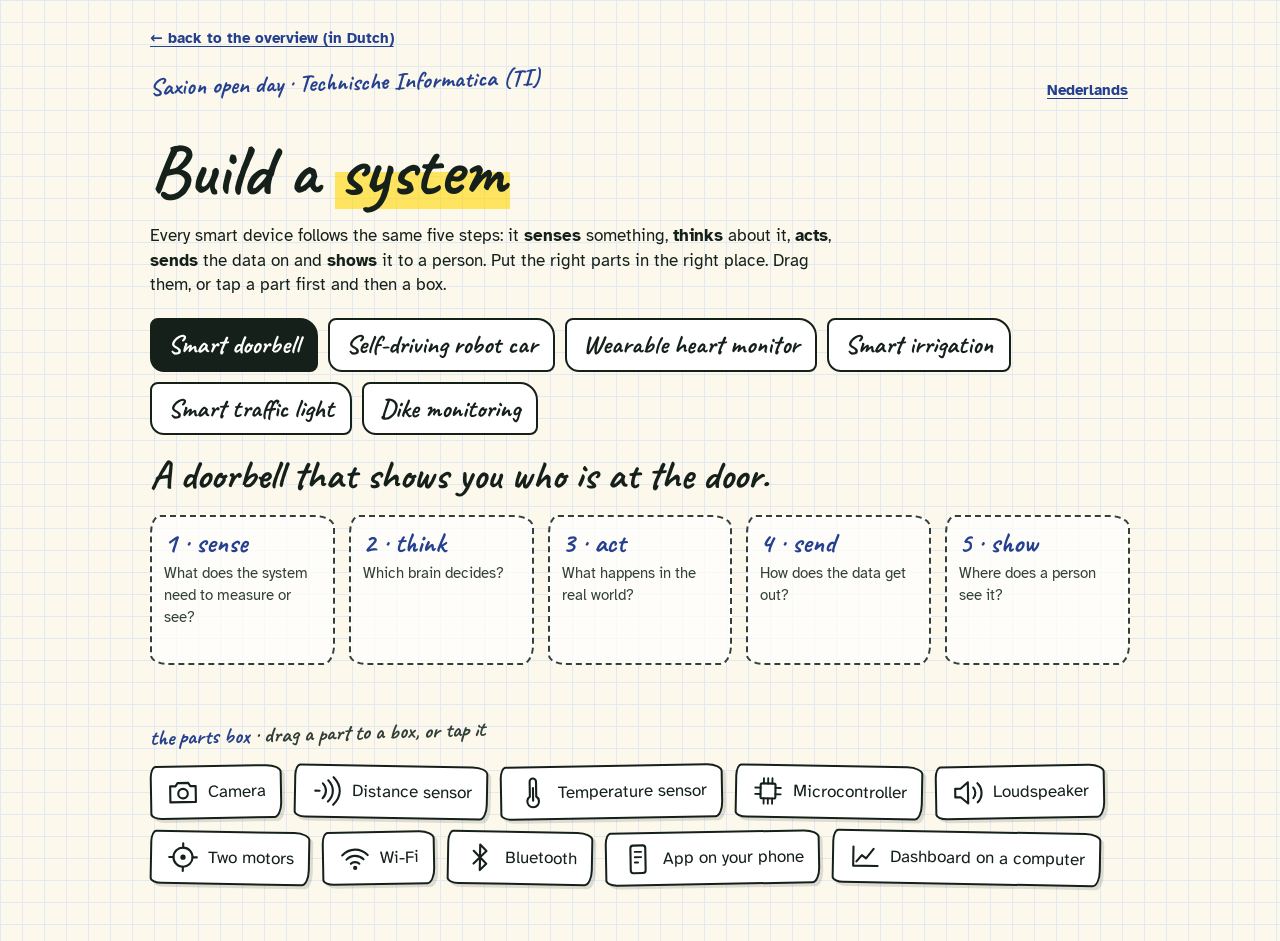
==== bouw-een-systeem-en.html @ 96b2939f "Update bouw een systeem to 6 systems + English translation" ====
<!doctype html>
<html lang="en">
<head>
<meta charset="utf-8">
<meta name="viewport" content="width=device-width,initial-scale=1,viewport-fit=cover">
<title>Build a system</title>
<link rel="stylesheet" href="fonts/fonts.css">
</head>
<body>
<style>
/* Layout: schriftblad. Boven een keten van 5 vakjes (waarnemen → denken → doen → verbinden → tonen), daaronder de onderdelenbak. Bewust één papieren look. */
:root{
  --paper:#FCF8EC; --grid:#E2E9F2; --ink:#15201A; --ink2:#33403A; --pen:#24408E; --red:#D23C3C;
  --ok:#12804A; --okbg:#D5F0DF; --note:#FFF6B8; --card:#FFFFFF; --mark:rgba(255,214,0,.6); --tape:rgba(233,215,150,.85);
  --hand:'Caveat','Segoe Print',cursive; --body:'Atkinson Hyperlegible','Segoe UI',system-ui,sans-serif;
  color-scheme: light;
}
body{background:var(--paper);background-image:linear-gradient(var(--grid) 1px,transparent 1px),linear-gradient(90deg,var(--grid) 1px,transparent 1px);background-size:22px 22px;color:var(--ink);font-family:var(--body);font-size:17px;line-height:1.45;padding-left:max(16px,env(safe-area-inset-left,0px));padding-right:max(16px,env(safe-area-inset-right,0px));padding-block:20px 48px}
.wrap{max-width:980px;margin:0 auto;display:flex;flex-direction:column;gap:20px}
.kick{font-family:var(--hand);font-weight:700;font-size:24px;color:var(--pen);transform:rotate(-1.5deg);transform-origin:left}
h1{margin:0;font-family:var(--hand);font-weight:700;font-size:clamp(46px,10vw,72px);line-height:.92;text-wrap:balance}
h2{margin:0;font-family:var(--hand);font-weight:700;font-size:clamp(30px,7vw,40px);line-height:1}
.hl{background:linear-gradient(transparent 52%,var(--mark) 52%,var(--mark) 92%,transparent 92%);padding:0 4px}
.tabs{display:flex;flex-wrap:wrap;gap:10px;position:relative}
.tab{font:inherit;font-family:var(--hand);font-weight:700;font-size:26px;padding:6px 16px;min-height:46px;background:var(--card);color:var(--ink);border:2.5px solid var(--ink);border-radius:8px 18px 8px 14px;cursor:pointer}
.tab[aria-pressed="true"]{background:var(--ink);color:#fff}
.tab .done{color:var(--ok)}
.tab[aria-pressed="true"] .done{color:#9BE3B9}
.chain{display:grid;grid-template-columns:repeat(5,minmax(0,1fr));gap:14px;position:relative}
.slot{font:inherit;color:var(--ink);text-align:left;min-height:150px;background:rgba(255,255,255,.7);border:2.5px dashed var(--ink2);border-radius:10px 20px 12px 18px/18px 12px 20px 10px;padding:12px;display:flex;flex-direction:column;gap:6px;cursor:pointer;position:relative}
.slot.armed{border-color:var(--pen);background:#EEF3FB}
.slot.over{border-color:var(--pen);border-style:solid}
.slot.filled{border-style:solid;border-color:var(--ok);background:var(--okbg);cursor:default}
.slot.wrong{animation:shake .35s}
@keyframes shake{25%{transform:translateX(-6px)}75%{transform:translateX(6px)}}
.slot .step{font-family:var(--hand);font-weight:700;font-size:28px;line-height:1;color:var(--pen)}
.slot .ask{font-size:15px;color:var(--ink2)}
.slot .got{font-weight:700;font-size:15.5px;line-height:1.2;display:flex;gap:6px;align-items:center;min-width:0}
.slot .got span{min-width:0;overflow-wrap:anywhere;hyphens:manual}
.slot .why{font-size:14.5px;line-height:1.35}
.slot.pulse{box-shadow:0 0 0 4px var(--mark)}
.arrow{display:none}
.hint{min-height:28px;font-family:var(--hand);font-weight:700;font-size:26px;line-height:1.1;color:var(--red)}
.hint.good{color:var(--ok)}
.bin{display:flex;flex-direction:column;gap:10px}
.parts{display:flex;flex-wrap:wrap;gap:12px}
.part{font:inherit;color:var(--ink);background:var(--card);border:2.5px solid var(--ink);border-radius:6px 16px 8px 12px/12px 8px 16px 6px;padding:8px 14px;min-height:48px;display:flex;gap:8px;align-items:center;cursor:grab;box-shadow:3px 3px 0 rgba(21,32,26,.13);touch-action:manipulation}
.part:nth-child(odd){transform:rotate(-1deg)}
.part:nth-child(even){transform:rotate(1deg)}
.part[aria-pressed="true"]{background:var(--note);border-color:var(--pen);box-shadow:0 0 0 3px var(--pen)}
.part[disabled]{opacity:.35;cursor:default;box-shadow:none}
.part svg,.slot svg{flex-shrink:0}
button:focus-visible{outline:3px solid var(--pen);outline-offset:3px}
.win{position:relative;background:var(--note);padding:24px 20px 18px;transform:rotate(-.6deg);box-shadow:4px 5px 0 rgba(21,32,26,.13);display:flex;flex-direction:column;gap:10px}
.win::before{content:"";position:absolute;top:-11px;left:42%;width:80px;height:22px;background:var(--tape);transform:rotate(-3deg)}
.btn{font:inherit;font-family:var(--hand);font-weight:700;font-size:28px;color:#fff;background:var(--ink);border:none;border-radius:10px 22px 10px 18px;padding:8px 22px;min-height:48px;cursor:pointer;align-self:flex-start}
.small{font-size:14.5px;color:var(--ink2)}
.simbox{background:#FFFFFF;border:2.5px solid var(--ink);border-radius:8px 18px 10px 14px/14px 10px 18px 8px;padding:10px;display:flex;flex-direction:column;gap:6px}
.simbox canvas{display:block;max-width:100%}
.simcap{display:grid;font-family:var(--hand);font-weight:700;font-size:26px;line-height:1.1;color:var(--pen)}
.simcap span{grid-area:1/1;visibility:hidden}
.simcap span.on{visibility:visible}
.tirol{background:#FFFFFF;border:2.5px solid var(--ink);border-radius:10px 20px 8px 16px/16px 8px 20px 10px;padding:14px 16px;display:flex;flex-direction:column;gap:8px}
.tirol h3{margin:0;font-family:var(--hand);font-weight:700;font-size:30px;line-height:1}
.tirol ul{margin:0;padding-left:20px;display:flex;flex-direction:column;gap:4px}
.tirol .punch{font-family:var(--hand);font-weight:700;font-size:28px;line-height:1.1;color:var(--red)}
@media (max-width:720px){.niet{font-size:14px;padding:6px 10px}.nietbtn{font-size:14px}.puzzels summary{font-size:24px}.puzzels .leuk{font-size:21px}.simcap{font-size:20px}.tirol h3{font-size:26px}.tirol .punch{font-size:24px}}
.whybox{display:none}
.nietbtn{font-family:var(--body);font-size:15px;font-weight:700;color:var(--pen);background:none;border:none;text-decoration:underline;text-underline-offset:3px;padding:4px 4px;min-height:32px;cursor:pointer;vertical-align:middle}
.niet{font-size:15.5px;line-height:1.4;background:var(--card);border-left:4px solid var(--red);padding:8px 12px;max-width:70ch}
.puzzels{background:#FFFFFF;border:2.5px dashed var(--pen);border-radius:16px 8px 20px 10px/10px 20px 8px 16px;padding:10px 16px}
.puzzels summary{font-family:var(--hand);font-weight:700;font-size:28px;line-height:1.1;color:var(--pen);cursor:pointer;min-height:40px;display:flex;align-items:center;gap:8px;list-style:none}
.puzzels summary::-webkit-details-marker{display:none}
.puzzels summary::before{content:"+";display:inline-flex;align-items:center;justify-content:center;width:28px;height:28px;border:2.5px solid var(--pen);border-radius:50%;font-family:var(--body);font-size:18px;flex-shrink:0}
.puzzels[open] summary::before{content:"−"}
.puzzels ol{margin:8px 0 6px;padding-left:22px;display:flex;flex-direction:column;gap:8px}
.puzzels .leuk{font-family:var(--hand);font-weight:700;font-size:24px;line-height:1.1;color:var(--ok)}
[hidden]{display:none !important}
.taal{font-family:var(--body);font-size:15px;font-weight:700;color:var(--pen);text-underline-offset:3px;padding:6px 2px;min-height:32px;white-space:nowrap}
.finale{position:relative;background:var(--card);border:3.5px solid var(--ink);border-radius:12px 26px 10px 22px/22px 10px 26px 12px;padding:22px 20px 20px;box-shadow:5px 6px 0 rgba(21,32,26,.15);display:flex;flex-direction:column;gap:12px;transform:rotate(.4deg)}
.finale h2{font-size:clamp(36px,8vw,52px)}
.finale p{margin:0;max-width:62ch}
.stats{display:flex;flex-wrap:wrap;gap:12px}
.stats div{background:var(--note);padding:8px 14px 6px;display:flex;flex-direction:column;min-width:96px;transform:rotate(-1deg);box-shadow:2px 3px 0 rgba(21,32,26,.12)}
.stats div:nth-child(2){transform:rotate(1deg)}
.stats b{font-family:var(--hand);font-size:40px;line-height:1}
@media (max-width:720px){.stats{flex-wrap:nowrap;gap:8px}.stats div{min-width:0;flex:1;padding:6px 8px 4px}.stats b{font-size:32px}.stats span{font-size:12.5px}}
.stats span{font-size:14px;color:var(--ink2)}
.badgebox{display:flex;flex-wrap:wrap;gap:16px;align-items:flex-end}
.badgebox canvas{width:min(100%,360px);height:auto;border:2.5px solid var(--ink);border-radius:8px;box-shadow:4px 5px 0 rgba(21,32,26,.13);background:#FCF8EC}
.badgeform{display:flex;flex-direction:column;gap:10px;min-width:220px;flex:1}
.badgeform label{display:flex;flex-direction:column;gap:4px;font-weight:700;font-size:15px}
.badgeform input{font:inherit;font-size:18px;padding:8px 10px;min-height:44px;border:2.5px solid var(--ink);border-radius:6px 12px 8px 10px;background:#fff;color:var(--ink)}
.qrrow{display:flex;flex-wrap:wrap;gap:20px;align-items:center}
.qr{background:#fff;padding:10px;border:2.5px solid var(--ink);border-radius:8px;width:230px;flex-shrink:0;transform:rotate(-1.5deg)}
.qr svg{display:block;width:100%;height:auto}
.qrrow h3{margin:0 0 4px;font-family:var(--hand);font-weight:700;font-size:38px;line-height:1}
#badgeview{max-width:620px}
.tip-phone{display:none}
.tip-desk,.tip-phone{color:var(--ink2)}
.intro-short{display:none}
/* telefoon: compacte keten bovenaan, onderdelenbak vast onderin beeld */
@media (max-width:720px){
  body{padding-block:12px 0}
  .wrap{gap:12px}
  .kick{font-size:20px}
  h1{font-size:44px}
  h2{font-size:26px;line-height:1.05}
  .intro-long{display:none}
  .tip-desk{display:none}
  .tip-phone{display:inline}
  .intro-short{display:block;margin:0;font-size:15.5px}
  .tabs{flex-wrap:nowrap;overflow-x:auto;padding-bottom:6px;margin-inline:-4px;padding-inline:4px;scrollbar-width:thin}
  .tab{font-size:22px;white-space:nowrap;flex-shrink:0;min-height:44px;padding:4px 12px}
  .chain{grid-template-columns:repeat(5,minmax(0,1fr));gap:6px}
  .slot{min-height:104px;padding:6px 4px;align-items:center;text-align:center;gap:4px;border-width:2px}
  .slot .step{display:flex;flex-direction:column;align-items:center;font-size:15px;line-height:1;max-width:100%}
  .slot .step .sn{overflow-wrap:anywhere;hyphens:manual;max-width:100%}
  .slot .step .n{font-size:24px}
  .slot .step .sep{display:none}
  .slot .ask,.slot .why{display:none}
  .slot .got{flex-direction:column;gap:2px;font-size:11.5px;line-height:1.1}
  .slot .got svg{width:30px;height:30px}
  .whybox{display:block;background:var(--card);border:2px solid var(--ok);border-radius:8px 16px 10px 14px/14px 10px 16px 8px;padding:10px 12px;font-size:15px;line-height:1.35;min-height:44px}
  .whybox.ask{border-color:var(--pen);border-style:dashed}
  .bin{position:sticky;bottom:0;z-index:5;background:var(--paper);border-top:2.5px solid var(--ink);margin-inline:calc(-1 * max(16px,env(safe-area-inset-left,0px)));padding:8px max(16px,env(safe-area-inset-left,0px)) calc(10px + env(safe-area-inset-bottom,0px));gap:6px;box-shadow:0 -6px 14px rgba(21,32,26,.08)}
  .bin .kick{font-size:18px !important}
  .hint{font-size:21px;min-height:24px}
  .parts{flex-wrap:nowrap;overflow-x:auto;gap:8px;padding:4px 2px 6px;scroll-snap-type:x proximity}
  .part{flex-shrink:0;padding:6px 10px;font-size:15px;scroll-snap-align:start}
  .part svg{width:26px;height:26px}
  #win{padding-bottom:24px}
}
@media (prefers-reduced-motion:reduce){.slot.wrong{animation:none}}
</style>

<main class="wrap" lang="en">
  <a href="./samenvatting.html" style="font-family:var(--body);font-size:15px;font-weight:700;color:var(--pen);text-underline-offset:3px;align-self:flex-start">← back to the overview (in Dutch)</a>
  <div style="display:flex;justify-content:space-between;align-items:baseline;gap:12px"><div class="kick">Saxion open day · Technische Informatica (TI)</div><a class="taal" href="bouw-een-systeem.html" lang="nl" hreflang="nl">Nederlands</a></div>
  <h1>Build a <span class="hl">system</span></h1>
  <p class="intro-short">Every smart device <b>senses</b>, <b>thinks</b>, <b>acts</b>, <b>sends</b> the data on and <b>shows</b> it. Tap a part at the bottom, then the box where it belongs.</p>
  <p class="intro-long" style="margin:0;max-width:62ch">Every smart device follows the same five steps: it <b>senses</b> something, <b>thinks</b> about it, <b>acts</b>, <b>sends</b> the data on and <b>shows</b> it to a person. Put the right parts in the right place. Drag them, or tap a part first and then a box.</p>
  <div class="tabs" id="tabs" role="group" aria-label="choose a system"></div>
  <h2 id="goal"></h2>
  <div class="chain" id="chain"></div>
  <div class="whybox" id="whybox" aria-live="polite"></div>
  <div class="bin" id="bin">
    <div class="hint" id="hint" aria-live="polite"></div>
    <div class="niet" id="niet" hidden></div>
    <div class="kick" style="font-size:22px">the parts box <span class="tip-desk">· drag a part to a box, or tap it</span><span class="tip-phone">· tap a part, then a box</span></div>
    <div class="parts" id="parts"></div>
  </div>
  <div id="win" hidden></div>
</main>
<main class="wrap" id="badgeview" lang="en" hidden>
  <div class="kick">Saxion open day · Technische Informatica (TI)</div>
  <h1>Your <span class="hl">badge</span></h1>
  <p style="margin:0">You built all six smart systems in the game <b>Build a system</b>. Add your name and save it.</p>
  <div id="badgeslot"></div>
  <p class="small" style="margin:0">Your name is not stored or sent anywhere. It only appears on the image you save yourself.</p>
</main>

<script>
/* qrcode-generator 1.4.4, MIT-licentie, Kazuhiko Arase */
var qrcode=function(){var t=function(t,r){var e=t,n=g[r],o=null,i=0,a=null,u=[],f={},c=function(t,r){o=function(t){for(var r=new Array(t),e=0;e<t;e+=1){r[e]=new Array(t);for(var n=0;n<t;n+=1)r[e][n]=null}return r}(i=4*e+17),l(0,0),l(i-7,0),l(0,i-7),s(),h(),d(t,r),e>=7&&v(t),null==a&&(a=p(e,n,u)),w(a,r)},l=function(t,r){for(var e=-1;e<=7;e+=1)if(!(t+e<=-1||i<=t+e))for(var n=-1;n<=7;n+=1)r+n<=-1||i<=r+n||(o[t+e][r+n]=0<=e&&e<=6&&(0==n||6==n)||0<=n&&n<=6&&(0==e||6==e)||2<=e&&e<=4&&2<=n&&n<=4)},h=function(){for(var t=8;t<i-8;t+=1)null==o[t][6]&&(o[t][6]=t%2==0);for(var r=8;r<i-8;r+=1)null==o[6][r]&&(o[6][r]=r%2==0)},s=function(){for(var t=B.getPatternPosition(e),r=0;r<t.length;r+=1)for(var n=0;n<t.length;n+=1){var i=t[r],a=t[n];if(null==o[i][a])for(var u=-2;u<=2;u+=1)for(var f=-2;f<=2;f+=1)o[i+u][a+f]=-2==u||2==u||-2==f||2==f||0==u&&0==f}},v=function(t){for(var r=B.getBCHTypeNumber(e),n=0;n<18;n+=1){var a=!t&&1==(r>>n&1);o[Math.floor(n/3)][n%3+i-8-3]=a}for(n=0;n<18;n+=1){a=!t&&1==(r>>n&1);o[n%3+i-8-3][Math.floor(n/3)]=a}},d=function(t,r){for(var e=n<<3|r,a=B.getBCHTypeInfo(e),u=0;u<15;u+=1){var f=!t&&1==(a>>u&1);u<6?o[u][8]=f:u<8?o[u+1][8]=f:o[i-15+u][8]=f}for(u=0;u<15;u+=1){f=!t&&1==(a>>u&1);u<8?o[8][i-u-1]=f:u<9?o[8][15-u-1+1]=f:o[8][15-u-1]=f}o[i-8][8]=!t},w=function(t,r){for(var e=-1,n=i-1,a=7,u=0,f=B.getMaskFunction(r),c=i-1;c>0;c-=2)for(6==c&&(c-=1);;){for(var g=0;g<2;g+=1)if(null==o[n][c-g]){var l=!1;u<t.length&&(l=1==(t[u]>>>a&1)),f(n,c-g)&&(l=!l),o[n][c-g]=l,-1==(a-=1)&&(u+=1,a=7)}if((n+=e)<0||i<=n){n-=e,e=-e;break}}},p=function(t,r,e){for(var n=A.getRSBlocks(t,r),o=b(),i=0;i<e.length;i+=1){var a=e[i];o.put(a.getMode(),4),o.put(a.getLength(),B.getLengthInBits(a.getMode(),t)),a.write(o)}var u=0;for(i=0;i<n.length;i+=1)u+=n[i].dataCount;if(o.getLengthInBits()>8*u)throw"code length overflow. ("+o.getLengthInBits()+">"+8*u+")";for(o.getLengthInBits()+4<=8*u&&o.put(0,4);o.getLengthInBits()%8!=0;)o.putBit(!1);for(;!(o.getLengthInBits()>=8*u||(o.put(236,8),o.getLengthInBits()>=8*u));)o.put(17,8);return function(t,r){for(var e=0,n=0,o=0,i=new Array(r.length),a=new Array(r.length),u=0;u<r.length;u+=1){var f=r[u].dataCount,c=r[u].totalCount-f;n=Math.max(n,f),o=Math.max(o,c),i[u]=new Array(f);for(var g=0;g<i[u].length;g+=1)i[u][g]=255&t.getBuffer()[g+e];e+=f;var l=B.getErrorCorrectPolynomial(c),h=k(i[u],l.getLength()-1).mod(l);for(a[u]=new Array(l.getLength()-1),g=0;g<a[u].length;g+=1){var s=g+h.getLength()-a[u].length;a[u][g]=s>=0?h.getAt(s):0}}var v=0;for(g=0;g<r.length;g+=1)v+=r[g].totalCount;var d=new Array(v),w=0;for(g=0;g<n;g+=1)for(u=0;u<r.length;u+=1)g<i[u].length&&(d[w]=i[u][g],w+=1);for(g=0;g<o;g+=1)for(u=0;u<r.length;u+=1)g<a[u].length&&(d[w]=a[u][g],w+=1);return d}(o,n)};f.addData=function(t,r){var e=null;switch(r=r||"Byte"){case"Numeric":e=M(t);break;case"Alphanumeric":e=x(t);break;case"Byte":e=m(t);break;case"Kanji":e=L(t);break;default:throw"mode:"+r}u.push(e),a=null},f.isDark=function(t,r){if(t<0||i<=t||r<0||i<=r)throw t+","+r;return o[t][r]},f.getModuleCount=function(){return i},f.make=function(){if(e<1){for(var t=1;t<40;t++){for(var r=A.getRSBlocks(t,n),o=b(),i=0;i<u.length;i++){var a=u[i];o.put(a.getMode(),4),o.put(a.getLength(),B.getLengthInBits(a.getMode(),t)),a.write(o)}var g=0;for(i=0;i<r.length;i++)g+=r[i].dataCount;if(o.getLengthInBits()<=8*g)break}e=t}c(!1,function(){for(var t=0,r=0,e=0;e<8;e+=1){c(!0,e);var n=B.getLostPoint(f);(0==e||t>n)&&(t=n,r=e)}return r}())},f.createTableTag=function(t,r){t=t||2;var e="";e+='<table style="',e+=" border-width: 0px; border-style: none;",e+=" border-collapse: collapse;",e+=" padding: 0px; margin: "+(r=void 0===r?4*t:r)+"px;",e+='">',e+="<tbody>";for(var n=0;n<f.getModuleCount();n+=1){e+="<tr>";for(var o=0;o<f.getModuleCount();o+=1)e+='<td style="',e+=" border-width: 0px; border-style: none;",e+=" border-collapse: collapse;",e+=" padding: 0px; margin: 0px;",e+=" width: "+t+"px;",e+=" height: "+t+"px;",e+=" background-color: ",e+=f.isDark(n,o)?"#000000":"#ffffff",e+=";",e+='"/>';e+="</tr>"}return e+="</tbody>",e+="</table>"},f.createSvgTag=function(t,r,e,n){var o={};"object"==typeof arguments[0]&&(t=(o=arguments[0]).cellSize,r=o.margin,e=o.alt,n=o.title),t=t||2,r=void 0===r?4*t:r,(e="string"==typeof e?{text:e}:e||{}).text=e.text||null,e.id=e.text?e.id||"qrcode-description":null,(n="string"==typeof n?{text:n}:n||{}).text=n.text||null,n.id=n.text?n.id||"qrcode-title":null;var i,a,u,c,g=f.getModuleCount()*t+2*r,l="";for(c="l"+t+",0 0,"+t+" -"+t+",0 0,-"+t+"z ",l+='<svg version="1.1" xmlns="http://www.w3.org/2000/svg"',l+=o.scalable?"":' width="'+g+'px" height="'+g+'px"',l+=' viewBox="0 0 '+g+" "+g+'" ',l+=' preserveAspectRatio="xMinYMin meet"',l+=n.text||e.text?' role="img" aria-labelledby="'+y([n.id,e.id].join(" ").trim())+'"':"",l+=">",l+=n.text?'<title id="'+y(n.id)+'">'+y(n.text)+"</title>":"",l+=e.text?'<description id="'+y(e.id)+'">'+y(e.text)+"</description>":"",l+='<rect width="100%" height="100%" fill="white" cx="0" cy="0"/>',l+='<path d="',a=0;a<f.getModuleCount();a+=1)for(u=a*t+r,i=0;i<f.getModuleCount();i+=1)f.isDark(a,i)&&(l+="M"+(i*t+r)+","+u+c);return l+='" stroke="transparent" fill="black"/>',l+="</svg>"},f.createDataURL=function(t,r){t=t||2,r=void 0===r?4*t:r;var e=f.getModuleCount()*t+2*r,n=r,o=e-r;return I(e,e,(function(r,e){if(n<=r&&r<o&&n<=e&&e<o){var i=Math.floor((r-n)/t),a=Math.floor((e-n)/t);return f.isDark(a,i)?0:1}return 1}))},f.createImgTag=function(t,r,e){t=t||2,r=void 0===r?4*t:r;var n=f.getModuleCount()*t+2*r,o="";return o+="<img",o+=' src="',o+=f.createDataURL(t,r),o+='"',o+=' width="',o+=n,o+='"',o+=' height="',o+=n,o+='"',e&&(o+=' alt="',o+=y(e),o+='"'),o+="/>"};var y=function(t){for(var r="",e=0;e<t.length;e+=1){var n=t.charAt(e);switch(n){case"<":r+="&lt;";break;case">":r+="&gt;";break;case"&":r+="&amp;";break;case'"':r+="&quot;";break;default:r+=n}}return r};return f.createASCII=function(t,r){if((t=t||1)<2)return function(t){t=void 0===t?2:t;var r,e,n,o,i,a=1*f.getModuleCount()+2*t,u=t,c=a-t,g={"██":"█","█ ":"▀"," █":"▄","  ":" "},l={"██":"▀","█ ":"▀"," █":" ","  ":" "},h="";for(r=0;r<a;r+=2){for(n=Math.floor((r-u)/1),o=Math.floor((r+1-u)/1),e=0;e<a;e+=1)i="█",u<=e&&e<c&&u<=r&&r<c&&f.isDark(n,Math.floor((e-u)/1))&&(i=" "),u<=e&&e<c&&u<=r+1&&r+1<c&&f.isDark(o,Math.floor((e-u)/1))?i+=" ":i+="█",h+=t<1&&r+1>=c?l[i]:g[i];h+="\n"}return a%2&&t>0?h.substring(0,h.length-a-1)+Array(a+1).join("▀"):h.substring(0,h.length-1)}(r);t-=1,r=void 0===r?2*t:r;var e,n,o,i,a=f.getModuleCount()*t+2*r,u=r,c=a-r,g=Array(t+1).join("██"),l=Array(t+1).join("  "),h="",s="";for(e=0;e<a;e+=1){for(o=Math.floor((e-u)/t),s="",n=0;n<a;n+=1)i=1,u<=n&&n<c&&u<=e&&e<c&&f.isDark(o,Math.floor((n-u)/t))&&(i=0),s+=i?g:l;for(o=0;o<t;o+=1)h+=s+"\n"}return h.substring(0,h.length-1)},f.renderTo2dContext=function(t,r){r=r||2;for(var e=f.getModuleCount(),n=0;n<e;n++)for(var o=0;o<e;o++)t.fillStyle=f.isDark(n,o)?"black":"white",t.fillRect(n*r,o*r,r,r)},f};t.stringToBytes=(t.stringToBytesFuncs={default:function(t){for(var r=[],e=0;e<t.length;e+=1){var n=t.charCodeAt(e);r.push(255&n)}return r}}).default,t.createStringToBytes=function(t,r){var e=function(){for(var e=S(t),n=function(){var t=e.read();if(-1==t)throw"eof";return t},o=0,i={};;){var a=e.read();if(-1==a)break;var u=n(),f=n()<<8|n();i[String.fromCharCode(a<<8|u)]=f,o+=1}if(o!=r)throw o+" != "+r;return i}(),n="?".charCodeAt(0);return function(t){for(var r=[],o=0;o<t.length;o+=1){var i=t.charCodeAt(o);if(i<128)r.push(i);else{var a=e[t.charAt(o)];"number"==typeof a?(255&a)==a?r.push(a):(r.push(a>>>8),r.push(255&a)):r.push(n)}}return r}};var r,e,n,o,i,a=1,u=2,f=4,c=8,g={L:1,M:0,Q:3,H:2},l=0,h=1,s=2,v=3,d=4,w=5,p=6,y=7,B=(r=[[],[6,18],[6,22],[6,26],[6,30],[6,34],[6,22,38],[6,24,42],[6,26,46],[6,28,50],[6,30,54],[6,32,58],[6,34,62],[6,26,46,66],[6,26,48,70],[6,26,50,74],[6,30,54,78],[6,30,56,82],[6,30,58,86],[6,34,62,90],[6,28,50,72,94],[6,26,50,74,98],[6,30,54,78,102],[6,28,54,80,106],[6,32,58,84,110],[6,30,58,86,114],[6,34,62,90,118],[6,26,50,74,98,122],[6,30,54,78,102,126],[6,26,52,78,104,130],[6,30,56,82,108,134],[6,34,60,86,112,138],[6,30,58,86,114,142],[6,34,62,90,118,146],[6,30,54,78,102,126,150],[6,24,50,76,102,128,154],[6,28,54,80,106,132,158],[6,32,58,84,110,136,162],[6,26,54,82,110,138,166],[6,30,58,86,114,142,170]],e=1335,n=7973,i=function(t){for(var r=0;0!=t;)r+=1,t>>>=1;return r},(o={}).getBCHTypeInfo=function(t){for(var r=t<<10;i(r)-i(e)>=0;)r^=e<<i(r)-i(e);return 21522^(t<<10|r)},o.getBCHTypeNumber=function(t){for(var r=t<<12;i(r)-i(n)>=0;)r^=n<<i(r)-i(n);return t<<12|r},o.getPatternPosition=function(t){return r[t-1]},o.getMaskFunction=function(t){switch(t){case l:return function(t,r){return(t+r)%2==0};case h:return function(t,r){return t%2==0};case s:return function(t,r){return r%3==0};case v:return function(t,r){return(t+r)%3==0};case d:return function(t,r){return(Math.floor(t/2)+Math.floor(r/3))%2==0};case w:return function(t,r){return t*r%2+t*r%3==0};case p:return function(t,r){return(t*r%2+t*r%3)%2==0};case y:return function(t,r){return(t*r%3+(t+r)%2)%2==0};default:throw"bad maskPattern:"+t}},o.getErrorCorrectPolynomial=function(t){for(var r=k([1],0),e=0;e<t;e+=1)r=r.multiply(k([1,C.gexp(e)],0));return r},o.getLengthInBits=function(t,r){if(1<=r&&r<10)switch(t){case a:return 10;case u:return 9;case f:case c:return 8;default:throw"mode:"+t}else if(r<27)switch(t){case a:return 12;case u:return 11;case f:return 16;case c:return 10;default:throw"mode:"+t}else{if(!(r<41))throw"type:"+r;switch(t){case a:return 14;case u:return 13;case f:return 16;case c:return 12;default:throw"mode:"+t}}},o.getLostPoint=function(t){for(var r=t.getModuleCount(),e=0,n=0;n<r;n+=1)for(var o=0;o<r;o+=1){for(var i=0,a=t.isDark(n,o),u=-1;u<=1;u+=1)if(!(n+u<0||r<=n+u))for(var f=-1;f<=1;f+=1)o+f<0||r<=o+f||0==u&&0==f||a==t.isDark(n+u,o+f)&&(i+=1);i>5&&(e+=3+i-5)}for(n=0;n<r-1;n+=1)for(o=0;o<r-1;o+=1){var c=0;t.isDark(n,o)&&(c+=1),t.isDark(n+1,o)&&(c+=1),t.isDark(n,o+1)&&(c+=1),t.isDark(n+1,o+1)&&(c+=1),0!=c&&4!=c||(e+=3)}for(n=0;n<r;n+=1)for(o=0;o<r-6;o+=1)t.isDark(n,o)&&!t.isDark(n,o+1)&&t.isDark(n,o+2)&&t.isDark(n,o+3)&&t.isDark(n,o+4)&&!t.isDark(n,o+5)&&t.isDark(n,o+6)&&(e+=40);for(o=0;o<r;o+=1)for(n=0;n<r-6;n+=1)t.isDark(n,o)&&!t.isDark(n+1,o)&&t.isDark(n+2,o)&&t.isDark(n+3,o)&&t.isDark(n+4,o)&&!t.isDark(n+5,o)&&t.isDark(n+6,o)&&(e+=40);var g=0;for(o=0;o<r;o+=1)for(n=0;n<r;n+=1)t.isDark(n,o)&&(g+=1);return e+=Math.abs(100*g/r/r-50)/5*10},o),C=function(){for(var t=new Array(256),r=new Array(256),e=0;e<8;e+=1)t[e]=1<<e;for(e=8;e<256;e+=1)t[e]=t[e-4]^t[e-5]^t[e-6]^t[e-8];for(e=0;e<255;e+=1)r[t[e]]=e;var n={glog:function(t){if(t<1)throw"glog("+t+")";return r[t]},gexp:function(r){for(;r<0;)r+=255;for(;r>=256;)r-=255;return t[r]}};return n}();function k(t,r){if(void 0===t.length)throw t.length+"/"+r;var e=function(){for(var e=0;e<t.length&&0==t[e];)e+=1;for(var n=new Array(t.length-e+r),o=0;o<t.length-e;o+=1)n[o]=t[o+e];return n}(),n={getAt:function(t){return e[t]},getLength:function(){return e.length},multiply:function(t){for(var r=new Array(n.getLength()+t.getLength()-1),e=0;e<n.getLength();e+=1)for(var o=0;o<t.getLength();o+=1)r[e+o]^=C.gexp(C.glog(n.getAt(e))+C.glog(t.getAt(o)));return k(r,0)},mod:function(t){if(n.getLength()-t.getLength()<0)return n;for(var r=C.glog(n.getAt(0))-C.glog(t.getAt(0)),e=new Array(n.getLength()),o=0;o<n.getLength();o+=1)e[o]=n.getAt(o);for(o=0;o<t.getLength();o+=1)e[o]^=C.gexp(C.glog(t.getAt(o))+r);return k(e,0).mod(t)}};return n}var A=function(){var t=[[1,26,19],[1,26,16],[1,26,13],[1,26,9],[1,44,34],[1,44,28],[1,44,22],[1,44,16],[1,70,55],[1,70,44],[2,35,17],[2,35,13],[1,100,80],[2,50,32],[2,50,24],[4,25,9],[1,134,108],[2,67,43],[2,33,15,2,34,16],[2,33,11,2,34,12],[2,86,68],[4,43,27],[4,43,19],[4,43,15],[2,98,78],[4,49,31],[2,32,14,4,33,15],[4,39,13,1,40,14],[2,121,97],[2,60,38,2,61,39],[4,40,18,2,41,19],[4,40,14,2,41,15],[2,146,116],[3,58,36,2,59,37],[4,36,16,4,37,17],[4,36,12,4,37,13],[2,86,68,2,87,69],[4,69,43,1,70,44],[6,43,19,2,44,20],[6,43,15,2,44,16],[4,101,81],[1,80,50,4,81,51],[4,50,22,4,51,23],[3,36,12,8,37,13],[2,116,92,2,117,93],[6,58,36,2,59,37],[4,46,20,6,47,21],[7,42,14,4,43,15],[4,133,107],[8,59,37,1,60,38],[8,44,20,4,45,21],[12,33,11,4,34,12],[3,145,115,1,146,116],[4,64,40,5,65,41],[11,36,16,5,37,17],[11,36,12,5,37,13],[5,109,87,1,110,88],[5,65,41,5,66,42],[5,54,24,7,55,25],[11,36,12,7,37,13],[5,122,98,1,123,99],[7,73,45,3,74,46],[15,43,19,2,44,20],[3,45,15,13,46,16],[1,135,107,5,136,108],[10,74,46,1,75,47],[1,50,22,15,51,23],[2,42,14,17,43,15],[5,150,120,1,151,121],[9,69,43,4,70,44],[17,50,22,1,51,23],[2,42,14,19,43,15],[3,141,113,4,142,114],[3,70,44,11,71,45],[17,47,21,4,48,22],[9,39,13,16,40,14],[3,135,107,5,136,108],[3,67,41,13,68,42],[15,54,24,5,55,25],[15,43,15,10,44,16],[4,144,116,4,145,117],[17,68,42],[17,50,22,6,51,23],[19,46,16,6,47,17],[2,139,111,7,140,112],[17,74,46],[7,54,24,16,55,25],[34,37,13],[4,151,121,5,152,122],[4,75,47,14,76,48],[11,54,24,14,55,25],[16,45,15,14,46,16],[6,147,117,4,148,118],[6,73,45,14,74,46],[11,54,24,16,55,25],[30,46,16,2,47,17],[8,132,106,4,133,107],[8,75,47,13,76,48],[7,54,24,22,55,25],[22,45,15,13,46,16],[10,142,114,2,143,115],[19,74,46,4,75,47],[28,50,22,6,51,23],[33,46,16,4,47,17],[8,152,122,4,153,123],[22,73,45,3,74,46],[8,53,23,26,54,24],[12,45,15,28,46,16],[3,147,117,10,148,118],[3,73,45,23,74,46],[4,54,24,31,55,25],[11,45,15,31,46,16],[7,146,116,7,147,117],[21,73,45,7,74,46],[1,53,23,37,54,24],[19,45,15,26,46,16],[5,145,115,10,146,116],[19,75,47,10,76,48],[15,54,24,25,55,25],[23,45,15,25,46,16],[13,145,115,3,146,116],[2,74,46,29,75,47],[42,54,24,1,55,25],[23,45,15,28,46,16],[17,145,115],[10,74,46,23,75,47],[10,54,24,35,55,25],[19,45,15,35,46,16],[17,145,115,1,146,116],[14,74,46,21,75,47],[29,54,24,19,55,25],[11,45,15,46,46,16],[13,145,115,6,146,116],[14,74,46,23,75,47],[44,54,24,7,55,25],[59,46,16,1,47,17],[12,151,121,7,152,122],[12,75,47,26,76,48],[39,54,24,14,55,25],[22,45,15,41,46,16],[6,151,121,14,152,122],[6,75,47,34,76,48],[46,54,24,10,55,25],[2,45,15,64,46,16],[17,152,122,4,153,123],[29,74,46,14,75,47],[49,54,24,10,55,25],[24,45,15,46,46,16],[4,152,122,18,153,123],[13,74,46,32,75,47],[48,54,24,14,55,25],[42,45,15,32,46,16],[20,147,117,4,148,118],[40,75,47,7,76,48],[43,54,24,22,55,25],[10,45,15,67,46,16],[19,148,118,6,149,119],[18,75,47,31,76,48],[34,54,24,34,55,25],[20,45,15,61,46,16]],r=function(t,r){var e={};return e.totalCount=t,e.dataCount=r,e},e={};return e.getRSBlocks=function(e,n){var o=function(r,e){switch(e){case g.L:return t[4*(r-1)+0];case g.M:return t[4*(r-1)+1];case g.Q:return t[4*(r-1)+2];case g.H:return t[4*(r-1)+3];default:return}}(e,n);if(void 0===o)throw"bad rs block @ typeNumber:"+e+"/errorCorrectionLevel:"+n;for(var i=o.length/3,a=[],u=0;u<i;u+=1)for(var f=o[3*u+0],c=o[3*u+1],l=o[3*u+2],h=0;h<f;h+=1)a.push(r(c,l));return a},e}(),b=function(){var t=[],r=0,e={getBuffer:function(){return t},getAt:function(r){var e=Math.floor(r/8);return 1==(t[e]>>>7-r%8&1)},put:function(t,r){for(var n=0;n<r;n+=1)e.putBit(1==(t>>>r-n-1&1))},getLengthInBits:function(){return r},putBit:function(e){var n=Math.floor(r/8);t.length<=n&&t.push(0),e&&(t[n]|=128>>>r%8),r+=1}};return e},M=function(t){var r=a,e=t,n={getMode:function(){return r},getLength:function(t){return e.length},write:function(t){for(var r=e,n=0;n+2<r.length;)t.put(o(r.substring(n,n+3)),10),n+=3;n<r.length&&(r.length-n==1?t.put(o(r.substring(n,n+1)),4):r.length-n==2&&t.put(o(r.substring(n,n+2)),7))}},o=function(t){for(var r=0,e=0;e<t.length;e+=1)r=10*r+i(t.charAt(e));return r},i=function(t){if("0"<=t&&t<="9")return t.charCodeAt(0)-"0".charCodeAt(0);throw"illegal char :"+t};return n},x=function(t){var r=u,e=t,n={getMode:function(){return r},getLength:function(t){return e.length},write:function(t){for(var r=e,n=0;n+1<r.length;)t.put(45*o(r.charAt(n))+o(r.charAt(n+1)),11),n+=2;n<r.length&&t.put(o(r.charAt(n)),6)}},o=function(t){if("0"<=t&&t<="9")return t.charCodeAt(0)-"0".charCodeAt(0);if("A"<=t&&t<="Z")return t.charCodeAt(0)-"A".charCodeAt(0)+10;switch(t){case" ":return 36;case"$":return 37;case"%":return 38;case"*":return 39;case"+":return 40;case"-":return 41;case".":return 42;case"/":return 43;case":":return 44;default:throw"illegal char :"+t}};return n},m=function(r){var e=f,n=t.stringToBytes(r),o={getMode:function(){return e},getLength:function(t){return n.length},write:function(t){for(var r=0;r<n.length;r+=1)t.put(n[r],8)}};return o},L=function(r){var e=c,n=t.stringToBytesFuncs.SJIS;if(!n)throw"sjis not supported.";!function(t,r){var e=n("友");if(2!=e.length||38726!=(e[0]<<8|e[1]))throw"sjis not supported."}();var o=n(r),i={getMode:function(){return e},getLength:function(t){return~~(o.length/2)},write:function(t){for(var r=o,e=0;e+1<r.length;){var n=(255&r[e])<<8|255&r[e+1];if(33088<=n&&n<=40956)n-=33088;else{if(!(57408<=n&&n<=60351))throw"illegal char at "+(e+1)+"/"+n;n-=49472}n=192*(n>>>8&255)+(255&n),t.put(n,13),e+=2}if(e<r.length)throw"illegal char at "+(e+1)}};return i},D=function(){var t=[],r={writeByte:function(r){t.push(255&r)},writeShort:function(t){r.writeByte(t),r.writeByte(t>>>8)},writeBytes:function(t,e,n){e=e||0,n=n||t.length;for(var o=0;o<n;o+=1)r.writeByte(t[o+e])},writeString:function(t){for(var e=0;e<t.length;e+=1)r.writeByte(t.charCodeAt(e))},toByteArray:function(){return t},toString:function(){var r="";r+="[";for(var e=0;e<t.length;e+=1)e>0&&(r+=","),r+=t[e];return r+="]"}};return r},S=function(t){var r=t,e=0,n=0,o=0,i={read:function(){for(;o<8;){if(e>=r.length){if(0==o)return-1;throw"unexpected end of file./"+o}var t=r.charAt(e);if(e+=1,"="==t)return o=0,-1;t.match(/^\s$/)||(n=n<<6|a(t.charCodeAt(0)),o+=6)}var i=n>>>o-8&255;return o-=8,i}},a=function(t){if(65<=t&&t<=90)return t-65;if(97<=t&&t<=122)return t-97+26;if(48<=t&&t<=57)return t-48+52;if(43==t)return 62;if(47==t)return 63;throw"c:"+t};return i},I=function(t,r,e){for(var n=function(t,r){var e=t,n=r,o=new Array(t*r),i={setPixel:function(t,r,n){o[r*e+t]=n},write:function(t){t.writeString("GIF87a"),t.writeShort(e),t.writeShort(n),t.writeByte(128),t.writeByte(0),t.writeByte(0),t.writeByte(0),t.writeByte(0),t.writeByte(0),t.writeByte(255),t.writeByte(255),t.writeByte(255),t.writeString(","),t.writeShort(0),t.writeShort(0),t.writeShort(e),t.writeShort(n),t.writeByte(0);var r=a(2);t.writeByte(2);for(var o=0;r.length-o>255;)t.writeByte(255),t.writeBytes(r,o,255),o+=255;t.writeByte(r.length-o),t.writeBytes(r,o,r.length-o),t.writeByte(0),t.writeString(";")}},a=function(t){for(var r=1<<t,e=1+(1<<t),n=t+1,i=u(),a=0;a<r;a+=1)i.add(String.fromCharCode(a));i.add(String.fromCharCode(r)),i.add(String.fromCharCode(e));var f,c,g,l=D(),h=(f=l,c=0,g=0,{write:function(t,r){if(t>>>r!=0)throw"length over";for(;c+r>=8;)f.writeByte(255&(t<<c|g)),r-=8-c,t>>>=8-c,g=0,c=0;g|=t<<c,c+=r},flush:function(){c>0&&f.writeByte(g)}});h.write(r,n);var s=0,v=String.fromCharCode(o[s]);for(s+=1;s<o.length;){var d=String.fromCharCode(o[s]);s+=1,i.contains(v+d)?v+=d:(h.write(i.indexOf(v),n),i.size()<4095&&(i.size()==1<<n&&(n+=1),i.add(v+d)),v=d)}return h.write(i.indexOf(v),n),h.write(e,n),h.flush(),l.toByteArray()},u=function(){var t={},r=0,e={add:function(n){if(e.contains(n))throw"dup key:"+n;t[n]=r,r+=1},size:function(){return r},indexOf:function(r){return t[r]},contains:function(r){return void 0!==t[r]}};return e};return i}(t,r),o=0;o<r;o+=1)for(var i=0;i<t;i+=1)n.setPixel(i,o,e(i,o));var a=D();n.write(a);for(var u=function(){var t=0,r=0,e=0,n="",o={},i=function(t){n+=String.fromCharCode(a(63&t))},a=function(t){if(t<0);else{if(t<26)return 65+t;if(t<52)return t-26+97;if(t<62)return t-52+48;if(62==t)return 43;if(63==t)return 47}throw"n:"+t};return o.writeByte=function(n){for(t=t<<8|255&n,r+=8,e+=1;r>=6;)i(t>>>r-6),r-=6},o.flush=function(){if(r>0&&(i(t<<6-r),t=0,r=0),e%3!=0)for(var o=3-e%3,a=0;a<o;a+=1)n+="="},o.toString=function(){return n},o}(),f=a.toByteArray(),c=0;c<f.length;c+=1)u.writeByte(f[c]);return u.flush(),"data:image/gif;base64,"+u};return t}();qrcode.stringToBytesFuncs["UTF-8"]=function(t){return function(t){for(var r=[],e=0;e<t.length;e++){var n=t.charCodeAt(e);n<128?r.push(n):n<2048?r.push(192|n>>6,128|63&n):n<55296||n>=57344?r.push(224|n>>12,128|n>>6&63,128|63&n):(e++,n=65536+((1023&n)<<10|1023&t.charCodeAt(e)),r.push(240|n>>18,128|n>>12&63,128|n>>6&63,128|63&n))}return r}(t)},function(t){"function"==typeof define&&define.amd?define([],t):"object"==typeof exports&&(module.exports=t())}((function(){return qrcode}));
</script>
<script>
const ICON={
 camera:'<path d="M8 20h10l4-6h20l4 6h10v30H8z" fill="none" stroke="currentColor" stroke-width="4" stroke-linejoin="round"/><circle cx="32" cy="34" r="9" fill="none" stroke="currentColor" stroke-width="4"/>',
 afstand:'<path d="M10 32h8M24 18c8 8 8 20 0 28M34 12c12 12 12 28 0 40M44 6c16 16 16 36 0 52" fill="none" stroke="currentColor" stroke-width="4" stroke-linecap="round"/>',
 hart:'<path d="M32 54C14 42 6 32 6 22c0-8 6-14 13-14 6 0 10 4 13 8 3-4 7-8 13-8 7 0 13 6 13 14 0 10-8 20-26 32z" fill="none" stroke="currentColor" stroke-width="4" stroke-linejoin="round"/><path d="M14 30h10l4-8 6 16 4-8h12" fill="none" stroke="currentColor" stroke-width="3.5" stroke-linecap="round" stroke-linejoin="round"/>',
 temp:'<path d="M26 10a6 6 0 0112 0v28a11 11 0 11-12 0z" fill="none" stroke="currentColor" stroke-width="4"/><path d="M32 22v24" stroke="currentColor" stroke-width="4" stroke-linecap="round"/>',
 chip:'<rect x="18" y="18" width="28" height="28" rx="3" fill="none" stroke="currentColor" stroke-width="4"/><path d="M24 18V8M32 18V8M40 18V8M24 46v10M32 46v10M40 46v10M18 26H8M18 38H8M46 26h10M46 38h10" stroke="currentColor" stroke-width="3.5" stroke-linecap="round"/>',
 laptop:'<rect x="12" y="12" width="40" height="28" rx="3" fill="none" stroke="currentColor" stroke-width="4"/><path d="M4 50h56l-4-8H8z" fill="none" stroke="currentColor" stroke-width="4" stroke-linejoin="round"/>',
 speaker:'<path d="M8 24h10l14-12v40L18 40H8z" fill="none" stroke="currentColor" stroke-width="4" stroke-linejoin="round"/><path d="M42 22c5 5 5 15 0 20M50 14c10 10 10 26 0 36" fill="none" stroke="currentColor" stroke-width="4" stroke-linecap="round"/>',
 motor:'<circle cx="32" cy="32" r="18" fill="none" stroke="currentColor" stroke-width="4"/><circle cx="32" cy="32" r="5" fill="currentColor"/><path d="M32 14v-8M50 32h8M32 50v8M14 32H6" stroke="currentColor" stroke-width="4" stroke-linecap="round"/>',
 tril:'<rect x="22" y="10" width="20" height="44" rx="6" fill="none" stroke="currentColor" stroke-width="4"/><path d="M12 22l-4 4 4 4-4 4 4 4M52 22l4 4-4 4 4 4-4 4" fill="none" stroke="currentColor" stroke-width="3.5" stroke-linecap="round" stroke-linejoin="round"/>',
 wifi:'<path d="M8 26c14-14 34-14 48 0M16 34c9-9 23-9 32 0M24 42c4-4 12-4 16 0" fill="none" stroke="currentColor" stroke-width="4" stroke-linecap="round"/><circle cx="32" cy="50" r="4" fill="currentColor"/>',
 bt:'<path d="M20 20l24 24-12 12V8l12 12-24 24" fill="none" stroke="currentColor" stroke-width="4" stroke-linecap="round" stroke-linejoin="round"/>',
 app:'<rect x="18" y="6" width="28" height="52" rx="5" fill="none" stroke="currentColor" stroke-width="4"/><path d="M26 18h12M26 28h12M26 38h6" stroke="currentColor" stroke-width="3.5" stroke-linecap="round"/>',
 dash:'<path d="M10 50V14M10 50h46" stroke="currentColor" stroke-width="4" stroke-linecap="round"/><path d="M16 42l10-12 8 6 14-18" fill="none" stroke="currentColor" stroke-width="4" stroke-linecap="round" stroke-linejoin="round"/>',
 led:'<path d="M22 30a10 10 0 0120 0v10H22z" fill="none" stroke="currentColor" stroke-width="4"/><path d="M28 40v14M36 40v14M32 8v6M14 16l4 4M50 16l-4 4" stroke="currentColor" stroke-width="4" stroke-linecap="round"/>',
 klep:'<path d="M6 32h18M40 32h18" stroke="currentColor" stroke-width="5" stroke-linecap="round"/><path d="M24 22l16 20M24 42l16-20" fill="none" stroke="currentColor" stroke-width="4" stroke-linejoin="round"/><path d="M24 22v20M40 22v20M32 32V12M24 12h16" fill="none" stroke="currentColor" stroke-width="4" stroke-linecap="round"/>',
 vocht:'<path d="M32 6C24 18 16 26 16 36a16 16 0 0032 0c0-10-8-18-16-30z" fill="none" stroke="currentColor" stroke-width="4" stroke-linejoin="round"/><path d="M24 38a8 8 0 008 8" fill="none" stroke="currentColor" stroke-width="3.5" stroke-linecap="round"/>',
 pomp:'<circle cx="26" cy="36" r="14" fill="none" stroke="currentColor" stroke-width="4"/><path d="M26 22V10h28M50 10v8M46 22l4 6 4-6" fill="none" stroke="currentColor" stroke-width="4" stroke-linecap="round" stroke-linejoin="round"/><path d="M20 36h12M26 30v12" stroke="currentColor" stroke-width="3.5" stroke-linecap="round"/>',
 lora:'<path d="M32 30v28M24 58h16" stroke="currentColor" stroke-width="4" stroke-linecap="round"/><circle cx="32" cy="24" r="4" fill="currentColor"/><path d="M20 12c-6 6-6 18 0 24M44 12c6 6 6 18 0 24M12 4c-11 11-11 29 0 40M52 4c11 11 11 29 0 40" fill="none" stroke="currentColor" stroke-width="3.5" stroke-linecap="round"/>',
 display:'<rect x="6" y="12" width="52" height="34" rx="3" fill="none" stroke="currentColor" stroke-width="4"/><path d="M16 22h14M16 30h22M16 38h10M32 46v10M22 56h20" stroke="currentColor" stroke-width="3.5" stroke-linecap="round"/>',
 peil:'<path d="M20 6v52M14 14h6M14 24h6M14 34h6M14 44h6" stroke="currentColor" stroke-width="4" stroke-linecap="round"/><path d="M28 40c4-4 8-4 12 0s8 4 12 0M28 50c4-4 8-4 12 0s8 4 12 0" fill="none" stroke="currentColor" stroke-width="3.5" stroke-linecap="round"/>',
 modem:'<rect x="10" y="28" width="44" height="22" rx="4" fill="none" stroke="currentColor" stroke-width="4"/><path d="M20 28V14M44 28V14M18 39h4M28 39h4" stroke="currentColor" stroke-width="4" stroke-linecap="round"/><text x="36" y="45" font-size="12" font-weight="700" fill="currentColor" font-family="sans-serif">4G</text>',
 kabel:'<rect x="20" y="6" width="24" height="20" rx="3" fill="none" stroke="currentColor" stroke-width="4"/><path d="M26 6v-0M28 12v6M32 12v6M36 12v6M32 26v8c0 10-20 6-20 16v8" fill="none" stroke="currentColor" stroke-width="4" stroke-linecap="round"/>'
};
const PART={
 camera:"Camera", afstand:"Distance sensor", hart:"Heart rate sensor", temp:"Tempe­rature sensor",
 chip:"Micro­controller", laptop:"Laptop", speaker:"Loud­speaker", motor:"Two motors", tril:"Vibra­tion motor",
 led:"Lights", wifi:"Wi-Fi", bt:"Bluetooth", app:"App on your phone", dash:"Dashboard on a computer",
 klep:"Heating valve", vocht:"Moisture sensor", pomp:"Water pump", lora:"LoRa radio (kilometres)", kabel:"Network cable",
 display:"Large display", peil:"Water level sensor", modem:"4G modem"
};
const STEP=[["sense","What does the system need to measure or see?"],["think","Which brain decides?"],["act","What happens in the real world?"],["send","How does the data get out?"],["show","Where does a person see it?"]];
const SYS=[
 {id:"deurbel",naam:"Smart doorbell",extra:["temp","afstand","motor","bt","dash"],doel:"A doorbell that shows you who is at the door.",
  slots:[
   {ok:"camera",hint:"The doorbell needs to see who is there.",why:"TI writes the code that shrinks the camera image so it can be sent quickly."},
   {ok:"chip",hint:"The brain has to be small and frugal: it sits in a little box by the door.",why:"A microcontroller: a computer that costs a few euros. You learn to program it in C in year 1."},
   {ok:"speaker",hint:"Someone inside needs to hear the bell.",why:"TI makes the chip play a sound at exactly the right moment, without delay."},
   {ok:"wifi",hint:"The image has to reach your phone, even when you are not at home.",why:"Over Wi-Fi to the internet. TI makes sure this is secure, so not just anyone can watch."},
   {ok:"app",hint:"You want to see on your phone who is ringing.",why:"The app shows the image. TI connects the device to the app."}]},
 {id:"robotauto",naam:"Self-driving robot car",extra:["camera","laptop","speaker","bt","app"],doel:"A robot car that drives a course on its own without bumping into anything.",
  slots:[
   {ok:"afstand",hint:"The car needs to know how far away the wall is.",why:"TI reads the sensor dozens of times per second and filters out the noise."},
   {ok:"chip",hint:"A laptop on a small robot car is too heavy and drains the battery.",why:"The microcontroller decides: brake, steer or keep going. First-year students build this in their fourth quarter."},
   {ok:"motor",hint:"The car has to drive and steer.",why:"TI controls the motors precisely, so the car drives straight and still makes the turn."},
   {ok:"wifi",hint:"The measurements have to reach a computer next to the track.",why:"Over Wi-Fi the car sends its measurements to the team."},
   {ok:"dash",hint:"The team wants graphs to improve the car.",why:"The dashboard shows what the car 'saw'. That is how you find out why it crashed after all."}]},
 {id:"hartmonitor",naam:"Wearable heart monitor",extra:["temp","laptop","speaker","wifi","dash"],doel:"A patch-sized device that measures the heart day and night and warns when something is wrong.",
  slots:[
   {ok:"hart",hint:"We want to measure the heart, not the temperature.",why:"TI turns the heart's weak electrical signal into numbers."},
   {ok:"chip",hint:"It has to be small and run for weeks on a tiny battery.",why:"A low-power microcontroller. TI lets it sleep as much as possible to save energy."},
   {ok:"tril",hint:"The wearer has to notice, even in a busy room.",why:"A vibration warns without the whole room hearing it."},
   {ok:"bt",hint:"Wi-Fi uses too much power for such a small device.",why:"Bluetooth is frugal. A TI student really graduated on this, at Diplora."},
   {ok:"app",hint:"The wearer wants to see their heart rate on their own phone.",why:"The app shows the measurements and can send them on to the doctor."}]},
 {id:"beregening",naam:"Smart irrigation",doel:"A system in a field that only waters the plants when the soil is too dry.",extra:["temp","laptop","motor","wifi","app"],
  slots:[
   {ok:"vocht",hint:"What matters is whether the soil is dry, not whether it is warm.",why:"A sensor in the soil. TI turns its signal into a moisture percentage."},
   {ok:"chip",hint:"There is no socket for a laptop in the middle of a field.",why:"A low-power microcontroller on a small solar panel. It sleeps almost all the time and only wakes up to measure."},
   {ok:"pomp",hint:"The plants need water.",why:"The chip runs the pump exactly as long as needed. Not a drop too much."},
   {ok:"lora",hint:"The farm is a kilometre away. Wi-Fi does not reach that far.",why:"Wi-Fi reaches a few dozen metres. LoRa covers kilometres, on very little power."},
   {ok:"dash",hint:"The farmer wants to see how wet every field is, all at once.",why:"On the dashboard the farmer sees every field. TI students build sensor networks like this too."}]},
 {id:"verkeerslicht",naam:"Smart traffic light",doel:"A traffic light that sees how many cyclists are waiting and gives them green sooner.",extra:["afstand","laptop","speaker","wifi","app"],
  slots:[
   {ok:"camera",hint:"The light has to see how many cyclists are waiting.",why:"TI counts the cyclists in the camera image, also in the rain and in the dark."},
   {ok:"chip",hint:"The brain sits in the cabinet by the road and must never stop working.",why:"The microcontroller decides when the light turns green. A mistake here can be dangerous, so testing is crucial."},
   {ok:"led",hint:"Cyclists need to see that they can go.",why:"TI switches the lights in the right order: never green for two directions at once."},
   {ok:"kabel",hint:"A traffic light must always stay connected. Wireless can drop out.",why:"A fixed cable to the traffic control centre: more reliable than wireless."},
   {ok:"dash",hint:"The control centre wants to see every junction in the city.",why:"In the control centre you see how many cyclists are waiting at each junction."}]},
 {id:"dijk",naam:"Dike monitoring",doel:"A system that watches the water at a dike and raises the alarm when it gets too high.",extra:["temp","laptop","led","wifi","app"],
  slots:[
   {ok:"peil",hint:"It is about how high the water is.",why:"The sensor measures the water level every minute, to the centimetre."},
   {ok:"chip",hint:"There is no power socket along a dike. The brain has to be frugal.",why:"A low-power microcontroller on a battery. It compares the water level with the safe limit."},
   {ok:"speaker",hint:"People nearby must be warned right away.",why:"A siren. TI makes sure it only goes off for real danger, not for a ripple."},
   {ok:"lora",hint:"The water board is kilometres away and there is no Wi-Fi.",why:"LoRa sends the measurement kilometres away, on very little power."},
   {ok:"dash",hint:"The water board wants to see every measuring point along the river at once.",why:"On the dashboard the water board sees the water rise, before it becomes dangerous."}]}
];
const ORDER=["camera","afstand","hart","temp","vocht","peil","chip","laptop","speaker","motor","tril","led","klep","pomp","wifi","bt","lora","kabel","modem","app","dash","display"];
const CAT={camera:0,afstand:0,hart:0,temp:0,vocht:0,peil:0,chip:1,laptop:1,speaker:2,motor:2,tril:2,led:2,klep:2,pomp:2,wifi:3,bt:3,lora:3,kabel:3,modem:3,app:4,dash:4,display:4};
const NIET={
 deurbel:{temp:"A temperature sensor measures how warm it is. That does not tell you who is at the door.",afstand:"A distance sensor notices that someone is there, but not who. For that you need an image.",motor:"A doorbell does not need to move anything. Inside, you mainly need to hear that someone rang.",bt:"Bluetooth only reaches a few metres. When you are not at home, nothing comes through.",dash:"A dashboard is for graphs on a computer. You want to see who is ringing right away on your phone, wherever you are."},
 robotauto:{camera:"A camera could work, but the image is a lot of computing for a small chip. For 'how far is the wall?' a distance sensor is simple and fast.",laptop:"A laptop is too heavy for a small robot car and its battery runs out quickly.",speaker:"A loudspeaker makes sound, but that will not move the car forward.",bt:"Bluetooth only reaches a few metres. Along a long track you lose the connection.",app:"You cannot see much on a phone screen. To improve the car, the team wants big graphs on a computer."},
 hartmonitor:{temp:"Temperature tells you nothing about an irregular heartbeat.",laptop:"A laptop does not fit on a patch.",speaker:"The whole room hears a beep. Only the wearer feels a vibration.",wifi:"Wi-Fi uses a lot of power. The battery would be empty after a day instead of after weeks.",dash:"The wearer walks around without a computer. They do carry a phone."},
 beregening:{temp:"Even when it is warm, the soil can still be wet. You measure what the plant really needs.",laptop:"There is no power for a laptop in a field and the rain would break it.",motor:"Motors make things drive or turn. You move water with a pump.",wifi:"Wi-Fi reaches a few dozen metres. The farm is a kilometre away.",app:"An app could work, but for dozens of fields at once a big overview on a computer is handier."},
 verkeerslicht:{afstand:"A distance sensor only sees one point. To count cyclists you need an image.",laptop:"A laptop in a roadside cabinet freezes or overheats. A microcontroller keeps running for years.",speaker:"A ticking sound does help blind pedestrians, but everyone mainly needs to see that it is green.",wifi:"Wi-Fi can drop out. A traffic light must always stay connected.",app:"The control centre watches the whole city on big screens, not on a phone."},
 dijk:{temp:"Warm or cold water does not matter. What counts is how high it is.",laptop:"There is no power socket along a dike and a laptop cannot handle rain and wind.",led:"A light is hard to see by day or from far away. Everyone hears a siren.",wifi:"There is no Wi-Fi along a dike and the water board is kilometres away.",app:"The water board wants to see every measuring point at once on a big screen, not on one phone."}
};
const PUZZEL={
 deurbel:["The image has to be on your phone within a second, even over a slow home network.","A cat or a passer-by is not a visitor. How do you teach the doorbell the difference?","Nobody else may watch. How do you secure the image?"],
 robotauto:["A black wall reflects the signal differently from a white one. How do you stop the car from crashing anyway?","One motor turns slightly faster than the other. How does the car still drive straight?","How fast can you go and still brake in time?"],
 hartmonitor:["Walking and sport disturb the signal. How do you still see a real heartbeat?","Running for weeks on a battery the size of a button.","Warn too often and the wearer ignores it. Too rarely and you miss something. Where do you draw the line?"],
 beregening:["Running for years on a small solar panel, even in the dark winter.","A LoRa message is tiny. How do you fit everything the farmer wants to know into a few bytes?","It is going to rain tomorrow. Do you still water today?"],
 verkeerslicht:["Counting cyclists in rain, fog and darkness.","Never green for two directions at once. How do you prove your code really never does that?","What does the light do if the camera breaks or the power cuts out for a moment?"],
 dijk:["Waves and wind make the water go up and down. How do you tell if it is really rising?","The siren must never give a false alarm, but must never miss a real one either.","What if the battery is almost empty or the radio fails? The water board needs to know that too."]
};

/* ---------- eindstand, badge en kioskmodus ---------- */
const QS=new URLSearchParams(location.search);
const KIOSK=QS.has('kiosk');
const BADGE_BASE=QS.get('badge')||(/^https?:$/.test(location.protocol)?location.origin+location.pathname:'');
const MEELOOP='https://www.saxion.nl/opleidingen/voltijd/bachelor/technische-informatica';
let tStart=0, tEind=0, missers=0;
const alleKlaar=()=>state.every(st=>st.every(Boolean));
const mmss=s=>Math.floor(s/60)+':'+String(s%60).padStart(2,'0');
const vandaag=()=>{const d=new Date();return d.getFullYear()+String(d.getMonth()+1).padStart(2,'0')+String(d.getDate()).padStart(2,'0');};
const OPENDAG='20261107';
const MAAND=['January','February','March','April','May','June','July','August','September','October','November','December'];
const datumTekst=d=>(+d.slice(6,8))+' '+MAAND[+d.slice(4,6)-1]+' '+d.slice(0,4);
const BADGE_SYS=[['camera','Doorbell'],['motor','Robot car'],['hart','Heart monitor'],['pomp','Irrigation'],['led','Traffic light'],['peil','Dike watch']];

function iconImg(k){return new Promise(r=>{const im=new Image();im.onload=()=>r(im);im.onerror=()=>r(null);
  im.src='data:image/svg+xml;charset=utf-8,'+encodeURIComponent(`<svg xmlns="http://www.w3.org/2000/svg" width="128" height="128" viewBox="0 0 64 64" color="#15201A" style="color:#15201A">${ICON[k]}</svg>`);});}
async function tekenBadge(cv,b){
  try{await Promise.all([document.fonts.load('700 60px Caveat'),document.fonts.load('700 40px "Atkinson Hyperlegible"'),document.fonts.load('400 30px "Atkinson Hyperlegible"')]);}catch(e){}
  const icons=await Promise.all(BADGE_SYS.map(([k])=>iconImg(k)));
  const W=1080,H=1350; cv.width=W; cv.height=H; const g=cv.getContext('2d');
  const hand=(sz,w=700)=>`${w} ${sz}px Caveat, "Segoe Print", cursive`, body=(sz,w=700)=>`${w} ${sz}px "Atkinson Hyperlegible", "Segoe UI", sans-serif`;
  g.fillStyle='#FCF8EC'; g.fillRect(0,0,W,H);
  g.strokeStyle='#E2E9F2'; g.lineWidth=2; for(let x=0;x<W;x+=36){g.beginPath();g.moveTo(x,0);g.lineTo(x,H);g.stroke();} for(let y=0;y<H;y+=36){g.beginPath();g.moveTo(0,y);g.lineTo(W,y);g.stroke();}
  g.strokeStyle='#15201A'; g.lineWidth=8; g.beginPath(); g.roundRect?g.roundRect(28,28,W-56,H-56,28):g.rect(28,28,W-56,H-56); g.stroke();
  g.textAlign='center'; g.textBaseline='alphabetic';
  g.save(); g.translate(W/2,128); g.rotate(-0.025); g.fillStyle='#24408E'; g.font=hand(48); g.fillText('open day Technische Informatica · Saxion',0,0); g.restore();
  let tf=156; g.font=hand(tf); while(g.measureText('System Builder').width>W-150&&tf>90){tf-=4; g.font=hand(tf);} const tw=g.measureText('System Builder').width;
  g.fillStyle='rgba(255,214,0,.6)'; g.fillRect(W/2-tw/2-14,232,tw+28,60);
  g.fillStyle='#15201A'; g.fillText('System Builder',W/2,280);
  const naam=(b.naam||'').trim();
  if(naam){ g.font=body(54); let fs=54; while(g.measureText(naam).width>W-160&&fs>28){fs-=2; g.font=body(fs);} g.fillText(naam,W/2,370); }
  g.font=body(34,400); g.fillStyle='#33403A'; g.fillText(naam?'built all six smart systems':'built all six smart systems',W/2,naam?428:390);
  const tw2=290,th=250,gap=34,x0=(W-3*tw2-2*gap)/2,y0=490;
  BADGE_SYS.forEach(([k,n],i)=>{const x=x0+(i%3)*(tw2+gap), y=y0+Math.floor(i/3)*(th+gap);
    g.save(); g.translate(x+tw2/2,y+th/2); g.rotate([-0.02,0.015,-0.01,0.02,-0.015,0.01][i]);
    g.fillStyle='#FFFFFF'; g.strokeStyle='#12804A'; g.lineWidth=5; g.beginPath(); g.roundRect?g.roundRect(-tw2/2,-th/2,tw2,th,18):g.rect(-tw2/2,-th/2,tw2,th); g.fill(); g.stroke();
    if(icons[i]) g.drawImage(icons[i],-56,-th/2+30,112,112);
    g.fillStyle='#15201A'; g.font=hand(42); g.fillText(n,0,th/2-30);
    g.fillStyle='#12804A'; g.beginPath(); g.arc(tw2/2-30,-th/2+30,20,0,7); g.fill();
    g.strokeStyle='#FFFFFF'; g.lineWidth=5; g.lineCap='round'; g.lineJoin='round'; g.beginPath(); g.moveTo(tw2/2-40,-th/2+30); g.lineTo(tw2/2-32,-th/2+38); g.lineTo(tw2/2-19,-th/2+22); g.stroke();
    g.restore();});
  g.fillStyle='#15201A'; g.font=body(42); g.fillText(`30 parts right   ·   ${b.m} ${b.m===1?'mistake':'mistakes'}`,W/2,1170);
  g.fillStyle='#33403A'; g.font=hand(40); g.fillText('open day '+datumTekst(b.d)+' · TI tests until it works',W/2,1240);
}
function badgeBox(el,b){
  el.innerHTML=`<div class="badgebox"><canvas id="badgecv" role="img" aria-label="Badge System Builder, open day ${datumTekst(b.d)}, ${b.m} ${b.m===1?'mistake':'mistakes'}"></canvas>
   <div class="badgeform"><label for="bnaam">Your name on the badge (optional)<input id="bnaam" maxlength="24" autocomplete="off"></label>
   <button class="btn" id="bsave">Save your badge</button></div></div>`;
  const cv=$('badgecv'); let to=0;
  tekenBadge(cv,b);
  $('bnaam').oninput=()=>{clearTimeout(to); to=setTimeout(()=>tekenBadge(cv,{...b,naam:$('bnaam').value}),150);};
  $('bsave').onclick=async()=>{ await tekenBadge(cv,{...b,naam:$('bnaam').value});
    cv.toBlob(async blob=>{ const f=new File([blob],'badge-system-builder.png',{type:'image/png'});
      const dl=window.claude&&window.claude.use?await window.claude.use('downloads').catch(()=>null):null;
      if(dl){ try{ await dl.save({filename:'badge-system-builder.png',data:blob}); }catch(e){} return; }
      try{ if(navigator.canShare&&navigator.canShare({files:[f]})){ await navigator.share({files:[f],title:'My System Builder badge'}); return; } }catch(e){ if(e&&e.name==='AbortError') return; }
      const a=document.createElement('a'); a.href=URL.createObjectURL(blob); a.download=f.name; document.body.appendChild(a); a.click(); a.remove(); setTimeout(()=>URL.revokeObjectURL(a.href),4000); },'image/png'); };
}
function finaleHTML(){
  const b={m:missers,d:OPENDAG};
  const url=BADGE_BASE?BADGE_BASE+'#badge='+b.m:'';
  let badge='';
  if(KIOSK&&url){ const q=qrcode(0,'M'); q.addData(url); q.make();
    badge=`<div class="qrrow"><div class="qr">${q.createSvgTag({cellSize:4,margin:2,scalable:true})}</div><div style="flex:1;min-width:200px"><h3>Take your badge home</h3><p>Scan the code with your phone. There you can add your name and save it as an image.</p></div></div>`; }
  else if(!KIOSK){ badge='<div id="badgeslot2"></div>'; }
  return {b,html:`<div class="finale" id="finale"><div class="kick">final score</div><h2>All six systems <span class="hl">work!</span></h2>
   <p>Six times, you did what a TI engineer does every day: break a problem down into sense, think, act, send and show. And you kept trying until it worked.</p>
   <div class="stats"><div><b>30</b><span>parts right</span></div><div><b>${missers}</b><span>${missers===1?'mistake':'mistakes'}</span></div></div>
   <div class="small">Mistakes are part of it. A TI engineer also keeps testing until it works.</div>
   ${badge}
   <p><b>Did you enjoy this?</b> Then TI might suit you. Come for a trial day: then you build it for real, with current students.${KIOSK?' Ask a student how to sign up.':` <a href="${MEELOOP}" target="_blank" rel="noopener">More about TI and trial days (in Dutch)</a>`}</p>
   ${KIOSK?'<button class="btn" id="opnieuw">Done? Hand over to the next player</button>':''}</div>`};
}
/* kiosk: na 2 minuten niets doen begint het spel opnieuw voor de volgende bezoeker */
let idleTo=0;
function opnieuw(){ location.hash=''; location.reload(); }
function wekker(){ clearTimeout(idleTo); if(KIOSK&&(tStart||alleKlaar())) idleTo=setTimeout(opnieuw,120000); }
if(KIOSK){ ['pointerdown','keydown'].forEach(e=>addEventListener(e,wekker,{passive:true})); addEventListener('contextmenu',e=>e.preventDefault()); }

/* taalwissel houdt kiosk- en badge-instellingen vast */
document.querySelectorAll('a.taal').forEach(a=>{ if(location.search) a.href=a.getAttribute('href')+location.search; });

const plain=x=>x.replace(/\u00ad/g,'');
function nietTekst(k,i){
  const sys=SYS[cur], naam=plain(PART[k]), ww=(k==='motor'||k==='led')?'belong':'belongs';
  const eigen=sys.slots.findIndex(s=>s.ok===k);
  if(eigen>=0) return `${naam} ${ww} in this system, but at step ${eigen+1}: ${plain(STEP[eigen][0])}.`;
  let t=NIET[sys.id][k]||'';
  if(CAT[k]!==i) t=`${naam} ${ww} at step ${CAT[k]+1} (${plain(STEP[CAT[k]][0])}), not at step ${i+1} (${plain(STEP[i][0])}). `+t;
  return t.trim();
}
function wisNiet(){ const n=$('niet'); n.hidden=true; n.textContent=''; }
let lastWhy='', cur=0, picked=null, state=SYS.map(()=>Array(5).fill(null));
const $=id=>document.getElementById(id);
const svg=(k,s=34)=>`<svg width="${s}" height="${s}" viewBox="0 0 64 64" aria-hidden="true">${ICON[k]}</svg>`;

function render(){
  const sys=SYS[cur], st=state[cur];
  const tb=$('tabs'), oud=tb.scrollLeft;
  tb.innerHTML=SYS.map((s,i)=>`<button class="tab" data-i="${i}" aria-pressed="${i===cur}">${s.naam}${state[i].every(Boolean)?' <span class="done">✓</span>':''}</button>`).join('');
  $('tabs').querySelectorAll('.tab').forEach(b=>b.onclick=()=>{cur=+b.dataset.i;picked=null;lastWhy='';$('hint').textContent='';wisNiet();render();});
  tb.scrollLeft=oud;
  /* actieve opdracht in beeld schuiven (alleen horizontaal, de pagina zelf blijft staan) */
  const act=tb.querySelector('[aria-pressed="true"]');
  if(act&&tb.scrollWidth>tb.clientWidth){ const doel=act.offsetLeft-(tb.clientWidth-act.offsetWidth)/2; tb.scrollTo({left:Math.max(0,doel),behavior:REDUCED?'auto':'smooth'}); }
  $('goal').textContent=sys.doel;
  $('chain').innerHTML=sys.slots.map((sl,i)=>{
    const f=st[i];
    return `<button class="slot${f?' filled':''}${picked&&!f?' armed':''}" data-i="${i}" ${f?'aria-disabled="true"':''}>
      <span class="step"><span class="n">${i+1}</span><span class="sep"> · </span><span class="sn">${STEP[i][0]}</span></span>
      ${f?`<span class="got">${svg(f,26)}<span>${PART[f]}</span></span><span class="why">${sl.why}</span>`:`<span class="ask">${STEP[i][1]}</span>`}
    </button>`;}).join('');
  $('chain').querySelectorAll('.slot').forEach(el=>{
    const i=+el.dataset.i;
    el.onclick=()=>{ if(picked) place(picked,i); };
    el.ondragover=e=>{ if(!st[i]){e.preventDefault(); el.classList.add('over');} };
    el.ondragleave=()=>el.classList.remove('over');
    el.ondrop=e=>{ e.preventDefault(); el.classList.remove('over'); const k=e.dataTransfer.getData('text/plain'); if(k) place(k,i); };
  });
  const used=new Set(st.filter(Boolean));
  const pool=ORDER.filter(k=>sys.slots.some(s=>s.ok===k)||sys.extra.includes(k));
  $('parts').innerHTML=pool.map(k=>`<button class="part" draggable="${!used.has(k)}" data-k="${k}" aria-pressed="${picked===k}" ${used.has(k)?'disabled':''}>${svg(k)}${PART[k]}</button>`).join('');
  $('parts').querySelectorAll('.part').forEach(b=>{
    b.onclick=()=>{ picked = picked===b.dataset.k?null:b.dataset.k; wisNiet(); render(); };
    b.ondragstart=e=>{ e.dataTransfer.setData('text/plain',b.dataset.k); };
  });
  const wb=$('whybox');
  if(picked){ wb.className='whybox ask'; wb.textContent='Where does this go: '+PART[picked].replace(/\u00ad/g,'')+'? Tap a box above.'; }
  else if(lastWhy){ wb.className='whybox'; wb.textContent=lastWhy; }
  else { wb.className='whybox ask'; wb.textContent='Start at 1: what does the system need to sense? Pick a part below.'; }
  const done=st.every(Boolean);
  $('bin').hidden=done;
  if(done) win(); else { $('win').hidden=true; stopSim(); }
}
function place(k,i){
  const sys=SYS[cur], st=state[cur], sl=sys.slots[i];
  if(st[i]) return;
  if(!tStart) tStart=Date.now();
  if(k===sl.ok){
    st[i]=k; if(alleKlaar()&&!tEind) tEind=Date.now(); picked=null; wisNiet(); lastWhy=(i+1)+' · '+PART[k].replace(/\u00ad/g,'')+': '+sl.why;
    $('hint').className='hint good';
    $('hint').textContent=st.every(Boolean)?'It works!':'Nice. '+(5-st.filter(Boolean).length)+' to go.';
    render();
  } else {
    missers++;
    $('hint').className='hint';
    $('hint').innerHTML=PART[k]+'? Almost. '+sl.hint+' <button class="nietbtn" id="nietbtn" aria-expanded="false" aria-controls="niet">why not?</button>';
    wisNiet(); const uitleg=nietTekst(k,i);
    $('nietbtn').onclick=()=>{ const n=$('niet'), open=n.hidden; n.textContent=uitleg; n.hidden=!open; $('nietbtn').setAttribute('aria-expanded',String(open)); };
    const el=$('chain').querySelector(`.slot[data-i="${i}"]`);
    el.classList.remove('wrong'); void el.offsetWidth; el.classList.add('wrong');
  }
}
function win(){
  const sys=SYS[cur], next=SYS.findIndex((s,i)=>!state[i].every(Boolean));
  $('win').hidden=false;
  const fin=alleKlaar()?finaleHTML():null;
  $('win').innerHTML=(fin?fin.html:'')+`<div class="win"><h2>Your ${sys.naam.toLowerCase()} works!</h2>
   <div class="simbox"><canvas id="sim" role="img" aria-label="Animation: the ${sys.naam.toLowerCase()} at work"></canvas><div class="simcap" id="simcap"></div></div>
   <div class="tirol"><h3>What does a TI engineer do here?</h3>
    <div>${ROL[sys.id]}</div>
    <ul><li>You <b>program the chip</b> that controls everything, in C and C++.</li><li>You make sensor, chip, motor and app <b>talk to each other</b>.</li><li>You make sure it works <b>reliably, efficiently and safely</b>, even when something goes wrong.</li></ul>
    <div class="punch">Anyone can buy the parts. Turning them into a working system: that is what you learn at TI.</div></div>
   <details class="puzzels"><summary>The puzzles a TI engineer solves here</summary>
    <ol>${PUZZEL[sys.id].map(p=>'<li>'+p+'</li>').join('')}</ol>
    <div class="leuk">There is never just one right answer. You come up with something, test it and see straight away whether it works. That is what makes it fun.</div></details>
   ${next>=0?`<button class="btn" id="nx">Next: ${SYS[next].naam} →</button>`:`<div>Ask a student which system they enjoyed building most.</div>`}
   <div class="small">Some parts were left over. They belong to the other systems in this game.</div></div>`;
  const nx=$('nx'); if(nx) nx.onclick=()=>{if(next<0)return;cur=next;picked=null;lastWhy='';$('hint').textContent='';wisNiet();render();window.scrollTo(0,0);};
  if(fin){ const s2=$('badgeslot2'); if(s2) badgeBox(s2,fin.b); const o=$('opnieuw'); if(o) o.onclick=opnieuw; }
  startSim(sys.id);
  if(matchMedia('(max-width:720px)').matches) setTimeout(()=>$('win').scrollIntoView({behavior:REDUCED?'auto':'smooth',block:'start'}),120);
}

/* ---------- simulatie: het gebouwde systeem in werking ---------- */
let simRaf=0;
const REDUCED=matchMedia('(prefers-reduced-motion: reduce)').matches;
const INK='#15201A', PEN='#24408E', RED='#D23C3C', OK='#12804A', ORA='#C46A00';
function stopSim(){ cancelAnimationFrame(simRaf); simRaf=0; }
function startSim(id){
  stopSim();
  const cv=$('sim'); if(!cv) return;
  const CW=cv.parentElement.clientWidth;
  /* op smalle schermen tekenen we op een vaste 560 breed en schalen we het geheel, zodat niets over elkaar valt */
  const W=Math.max(560,CW), H=CW<560?330:Math.round(Math.min(300,Math.max(220,CW*0.42)));
  const s=CW/W, CH=Math.round(H*s);
  const dpr=window.devicePixelRatio||1;
  cv.width=Math.round(CW*dpr); cv.height=Math.round(CH*dpr); cv.style.width=CW+'px'; cv.style.height=CH+'px';
  const g=cv.getContext('2d'); g.setTransform(dpr*s,0,0,dpr*s,0,0);
  const draw=SIM[id]; const t0=performance.now();
  $('simcap').innerHTML=CAP[id].map((c,j)=>'<span>'+(j+1)+' · '+STEP[j][0].replace(/\u00ad/g,'')+': '+c+'</span>').join('');
  const capEls=[...$('simcap').children];
  const slots=[...$('chain').querySelectorAll('.slot')];
  const frame=now=>{
    const t=REDUCED?5.2:((now-t0)/1000)%7;
    g.clearRect(0,0,W,H);
    const step=draw(g,W,H,t);
    slots.forEach((s,j)=>s.classList.toggle('pulse',j===step));
    capEls.forEach((el,j)=>el.classList.toggle('on',j===step));
    if(!REDUCED) simRaf=requestAnimationFrame(frame);
  };
  simRaf=requestAnimationFrame(frame);
}
const ROL={
 deurbel:"Without software this is just a box with a camera and a button. The code is what turns it into a doorbell that understands someone is there and sends you an image straight away.",
 robotauto:"The motors and the sensor do nothing on their own. Your code decides dozens of times per second: keep going, brake or steer.",
 hartmonitor:"Nothing may go wrong here. The software has to recognise a real heart rhythm problem, run for weeks on one battery and only warn when it is needed.",
 beregening:"In the middle of a field, without a socket or Wi-Fi. The software has to be frugal, measure reliably and transmit over kilometres.",
 verkeerslicht:"A mistake here can cause an accident. The software must always switch safely and be thoroughly tested.",
 dijk:"A false alarm is annoying, a missed alarm is dangerous. The software has to tell real danger from a ripple."
};
const CAP={
 deurbel:["the camera sees someone standing at the door","the microcontroller recognises: someone rang","the loudspeaker plays the bell inside","the image goes to the internet over Wi-Fi","on your phone you see who is there"],
 robotauto:["the distance sensor measures how far the wall is","the microcontroller decides: brake and turn","the motors steer the car around the corner","the measurements go to the team over Wi-Fi","the dashboard shows the distance per second"],
 hartmonitor:["the sensor measures every heartbeat","the microcontroller spots an irregular beat","the vibration motor warns the wearer","Bluetooth sends the measurement on, using little power","the app shows the heart rate and the warning"],
 beregening:["the sensor measures: the soil is too dry","the microcontroller decides: give water","the pump waters the plant","LoRa sends the measurement kilometres away","the farmer sees on the dashboard how wet each field is"],
 dijk:["the sensor measures: the water is rising","the microcontroller sees: above the safe limit","the siren warns the neighbourhood","LoRa sends the measurement to the water board","the water board sees the water rise on the dashboard"],
 verkeerslicht:["the camera counts the waiting cyclists","the microcontroller decides: green sooner","the lights switch to green","the cable sends it to the control centre","the control centre sees how many cyclists were waiting at each junction"]
};
function ln(g,pts,c=INK,w=3,dash){g.beginPath();g.setLineDash(dash||[]);g.strokeStyle=c;g.lineWidth=w;g.lineCap='round';g.lineJoin='round';pts.forEach((p,i)=>i?g.lineTo(p[0],p[1]):g.moveTo(p[0],p[1]));g.stroke();g.setLineDash([]);}
function box(g,x,y,w,h,c=INK,fill='#FFFFFF',lw=3){g.fillStyle=fill;g.strokeStyle=c;g.lineWidth=lw;g.beginPath();g.roundRect?g.roundRect(x,y,w,h,6):g.rect(x,y,w,h);g.fill();g.stroke();}
function txt(g,s,x,y,c=INK,size=18,align='center'){g.fillStyle=c;g.font=`700 ${size}px Caveat, "Segoe Print", cursive`;g.textAlign=align;g.fillText(s,x,y);}
function arcs(g,x,y,n,r0,dr,a0,a1,c,alpha){for(let i=0;i<n;i++){g.globalAlpha=Math.max(0,alpha-i*0.25);g.beginPath();g.strokeStyle=c;g.lineWidth=3;g.arc(x,y,r0+i*dr,a0,a1);g.stroke();}g.globalAlpha=1;}
function phone(g,x,y,w,h,shake=0){const dx=shake?Math.sin(performance.now()/25)*shake:0;box(g,x+dx,y,w,h,INK,'#FFFFFF',3);ln(g,[[x+dx+w*0.35,y+h-8],[x+dx+w*0.65,y+h-8]],INK,2);return x+dx;}
function chip(g,x,y,s,on){box(g,x,y,s,s,OK,on?'#D5F0DF':'#FFFFFF',3);for(let i=1;i<4;i++){const o=s*i/4;ln(g,[[x+o,y],[x+o,y-7]],OK,2);ln(g,[[x+o,y+s],[x+o,y+s+7]],OK,2);ln(g,[[x,y+o],[x-7,y+o]],OK,2);ln(g,[[x+s,y+o],[x+s+7,y+o]],OK,2);}}
const clamp=(v,a,b)=>Math.max(a,Math.min(b,v));

const SIM={
 deurbel(g,W,H,t){
  const gy=H-40, door=W*0.30;
  ln(g,[[10,gy],[W-10,gy]],INK,2);
  box(g,door,gy-150,70,150,INK,'#FCE5C4',3);           // deur
  const px=clamp(20+t*70,20,door-40);                  // persoon loopt naar de deur
  g.beginPath();g.arc(px,gy-92,11,0,7);g.strokeStyle=INK;g.lineWidth=3;g.stroke();
  const leg=Math.sin(t*9)*(px<door-41?8:0);
  ln(g,[[px,gy-81],[px,gy-45]]);ln(g,[[px,gy-45],[px-8+leg,gy]]);ln(g,[[px,gy-45],[px+8-leg,gy]]);ln(g,[[px,gy-70],[px+16,gy-58]]);
  box(g,door-22,gy-120,18,14,PEN,'#FFFFFF',2.5);       // camera
  let step=-1;
  if(t>1.6){step=0; g.globalAlpha=.25;g.fillStyle=PEN;g.beginPath();g.moveTo(door-22,gy-113);g.lineTo(px-20,gy-130);g.lineTo(px-20,gy-30);g.closePath();g.fill();g.globalAlpha=1;}
  const cx=door+120, cy=gy-120; chip(g,cx,cy,44,t>2.4); txt(g,'chip',cx+22,cy+66,OK,18);
  if(t>2.4) step=1;
  ln(g,[[door-4,gy-113],[cx-8,cy+22]],t>2.4?OK:'#9AA6B2',2.5,[6,6]);
  const sx=door+215, sy=gy-130;                        // luidspreker
  ln(g,[[sx,sy+12],[sx+12,sy+12],[sx+26,sy],[sx+26,sy+44],[sx+12,sy+32],[sx,sy+32],[sx,sy+12]],ORA,3);
  if(t>3.2){step=2; arcs(g,sx+30,sy+22,3,10,10,-0.8,0.8,ORA,1-((t-3.2)%0.8));}
  txt(g,'ding-dong!',sx+20,sy-12,ORA,20);
  const phx=W-90, phy=gy-170;
  if(t>4.0){step=3; const p=clamp((t-4)/1.0,0,1); for(let i=0;i<3;i++){const xx=cx+60+(phx-cx-60)*clamp(p-i*0.15,0,1); arcs(g,xx,gy-150,1,8,0,-2.4,-0.7,PEN,0.9);} }
  const ox=phone(g,phx,phy,60,110);
  if(t>5.0){step=4; box(g,ox+8,phy+10,44,70,PEN,'#EEF3FB',2); g.beginPath();g.arc(ox+30,phy+34,8,0,7);g.strokeStyle=INK;g.lineWidth=2.5;g.stroke(); ln(g,[[ox+18,phy+64],[ox+30,phy+46],[ox+42,phy+64]],INK,2.5); txt(g,'someone is there',ox+30-40,phy+130,PEN,18);}
  return step;
 },
 robotauto(g,W,H,t){
  const ax=14, ay=14, aw=W*0.62, ah=H-28;
  box(g,ax,ay,aw,ah,INK,'#FFFFFF',3);                   // arena
  ln(g,[[ax+aw-10,ay+6],[ax+aw-10,ay+ah-6]],RED,6);      // muur
  const wallX=ax+aw-16;
  // pad: rechtdoor tot muur, dan bocht naar beneden
  const stopX=wallX-70; let x,y,ang;
  const v=90, d1=stopX-(ax+40);
  const tt=t*v;
  if(tt<d1){x=ax+40+tt;y=ay+ah*0.35;ang=0;}
  else{const a=clamp((tt-d1)/110,0,1);ang=a*Math.PI/2;x=stopX+Math.sin(ang)*30;y=ay+ah*0.35+(1-Math.cos(ang))*30+Math.max(0,tt-d1-110)*0.6;y=Math.min(y,ay+ah-30);}
  const dist=Math.max(0,Math.round((wallX-x-20)/3));
  g.save();g.translate(x,y);g.rotate(ang);
  box(g,-22,-14,44,28,INK,'#E6E8EA',3);
  ln(g,[[-14,-18],[-4,-18]],INK,5);ln(g,[[4,-18],[14,-18]],INK,5);ln(g,[[-14,18],[-4,18]],INK,5);ln(g,[[4,18],[14,18]],INK,5);
  g.restore();
  let step=0;
  if(ang<0.05){ln(g,[[x+22,y],[wallX,y]],PEN,2,[4,6]); txt(g,dist+' cm',(x+wallX)/2,y-10,PEN,18);}
  if(tt>=d1-40) step=1; if(tt>=d1) step=2;
  if(t>4.2) step=3; if(t>5.2) step=4;
  // dashboard
  const dx=ax+aw+24, dw=W-dx-12, dy=ay+20, dh=ah-60;
  box(g,dx,dy,dw,dh,INK,'#FFFFFF',3); txt(g,'dashboard',dx+dw/2,dy+dh+26,INK,20);
  if(t>4.2) arcs(g,ax+aw+8,ay+ah*0.2,2,6,8,-0.9,0.9,PEN,0.8);
  g.beginPath();g.strokeStyle=OK;g.lineWidth=2.5;
  const N=Math.floor(clamp(t,0,6)*10);
  for(let i=0;i<=N;i++){const ti=i/10, xi=ax+40+ti*v; const di=Math.max(0,(wallX-xi-20)/3); const px=dx+8+(dw-16)*i/60, py=dy+dh-8-(dh-16)*Math.min(1,(ti*v<d1?di:0)/((wallX-ax-60)/3)); i?g.lineTo(px,py):g.moveTo(px,py);}
  g.stroke();
  return step;
 },
 beregening(g,W,H,t){
  const gy=H-50;
  g.fillStyle='#E9DCC4'; g.fillRect(10,gy,W*0.6,40); ln(g,[[10,gy],[W*0.6+10,gy]],INK,3);
  const wet=t>3.2?Math.min(1,(t-3.2)/1.5):0;
  const droop=(1-wet)*0.6; const px=W*0.25;
  g.save(); g.translate(px,gy); g.rotate(droop); ln(g,[[0,0],[0,-80]],OK,4); ln(g,[[0,-40],[-24,-58]],OK,3.5); ln(g,[[0,-55],[22,-72]],OK,3.5); g.restore();
  const sx=W*0.38; ln(g,[[sx,gy+30],[sx,gy-40]],INK,4); box(g,sx-14,gy-62,28,22,PEN,'#FFFFFF',2.5);
  txt(g,Math.round(20+wet*25)+'%',sx,gy-70,wet>0.5?OK:RED,20);
  ln(g,[[W*0.08,gy-110],[px+30,gy-110]],INK,4);
  if(t>3.2) for(let i=0;i<4;i++){const ph=(t*1.8+i/4)%1; g.beginPath(); g.arc(px-10+i*10,gy-104+ph*90,3.5,0,7); g.fillStyle=PEN; g.fill();}
  chip(g,W*0.47,gy-120,34,t>2.2);
  let step=-1; if(t>0.8)step=0; if(t>2.2)step=1; if(t>3.2)step=2; if(t>4.4)step=3; if(t>5.4)step=4;
  const fx=W-120, fy=40;
  ln(g,[[fx,fy+40],[fx+30,fy+10],[fx+60,fy+40]],INK,3); box(g,fx+6,fy+40,48,36,INK,'#FFFFFF',3); txt(g,'farm',fx+30,fy+96,INK,18);
  if(t>4.4){const p=clamp((t-4.4)/1.0,0,1); for(let i=0;i<4;i++){const xx=W*0.52+(fx-20-W*0.52)*clamp(p-i*0.12,0,1); arcs(g,xx,fy+60,1,10,0,-2.4,-0.7,PEN,0.9);} }
  if(t>5.4){const bx=fx-10, by=fy+120; box(g,bx,by,80,60,INK,'#FFFFFF',2.5); [0.45,0.7,0.35].forEach((v,i)=>{g.fillStyle=i===0?OK:'#6FBF95'; g.fillRect(bx+10+i*22,by+52-v*44,14,v*44);});}
  return step;
 },
 verkeerslicht(g,W,H,t){
  const ry=H*0.62; g.fillStyle='#E6E8EA'; g.fillRect(10,ry-30,W*0.62,60); ln(g,[[W*0.42,ry-30],[W*0.42,ry+30]],INK,4,[6,6]);
  const lx=W*0.46; ln(g,[[lx,ry-30],[lx,40]],INK,4); box(g,lx-14,40,28,70,INK,'#15201A',2);
  const green=t>3.2&&t<6.6;
  g.beginPath();g.arc(lx,58,9,0,7);g.fillStyle=green?'#4A1414':RED;g.fill();
  g.beginPath();g.arc(lx,92,9,0,7);g.fillStyle=green?'#3BD17A':'#163A26';g.fill();
  box(g,lx-46,52,20,14,PEN,'#FFFFFF',2.5);
  const n=6;
  for(let i=0;i<n;i++){
    let x=W*0.38-i*34; if(green) x+= (t-3.2)*140 - i*12; if(x<20) continue; if(x>W*0.62) continue;
    g.beginPath();g.arc(x-10,ry+14,8,0,7);g.strokeStyle=INK;g.lineWidth=2.5;g.stroke();
    g.beginPath();g.arc(x+10,ry+14,8,0,7);g.stroke();
    ln(g,[[x-10,ry+14],[x,ry],[x+10,ry+14]],INK,2.5); g.beginPath();g.arc(x,ry-14,5,0,7);g.stroke();
  }
  if(t>0.8&&t<3.2){g.globalAlpha=.2;g.fillStyle=PEN;g.beginPath();g.moveTo(lx-46,59);g.lineTo(W*0.38-n*34,ry+30);g.lineTo(W*0.4,ry+30);g.closePath();g.fill();g.globalAlpha=1;}
  chip(g,lx+30,ry+40,30,t>2.2);
  let step=-1; if(t>0.8)step=0; if(t>2.2)step=1; if(t>3.2)step=2; if(t>4.4)step=3; if(t>5.4)step=4;
  txt(g,t>0.8?'6 cyclists':'',W*0.2,ry-44,PEN,20);
  const cx=W-130, cy=40;
  ln(g,[[lx+45,ry+70],[lx+45,H-12],[cx+50,H-12],[cx+50,cy+90]],t>4.4?OK:'#9AA6B2',3,[8,6]);
  box(g,cx,cy,100,90,INK,'#FFFFFF',3); txt(g,'control centre',cx+50,cy-8,INK,18);
  if(t>5.4){txt(g,'junction 12',cx+50,cy+30,INK,18); txt(g,'6 cyclists',cx+50,cy+58,OK,22);}
  return step;
 },
 dijk(g,W,H,t){
  const base=H-30, crest=60, dx=W*0.32;
  g.fillStyle='#D5F0DF'; g.beginPath(); g.moveTo(dx-120,base); g.lineTo(dx-40,crest); g.lineTo(dx+40,crest); g.lineTo(dx+130,base); g.closePath(); g.fill(); ln(g,[[dx-120,base],[dx-40,crest],[dx+40,crest],[dx+130,base]],OK,3);
  const lvl=base-40-Math.min(1,t/3.4)*(base-crest-70);
  g.fillStyle='#9CC3EE'; g.beginPath(); g.moveTo(10,base); g.lineTo(10,lvl);
  for(let x=10;x<=dx-120+(base-lvl)*0.47;x+=8) g.lineTo(x,lvl+Math.sin(x/14+t*3)*3);
  g.lineTo(dx-120+(base-lvl)*0.47,lvl); g.lineTo(dx-120,base); g.closePath(); g.fill();
  const limit=crest+60; ln(g,[[10,limit],[dx-60,limit]],RED,2.5,[8,6]); txt(g,'safe limit',60,limit-8,RED,18,'left');
  const px=dx-150; ln(g,[[px,base],[px,crest-10]],INK,4); box(g,px-12,crest-30,24,20,PEN,'#FFFFFF',2.5);
  const danger=lvl<limit; chip(g,px+36,crest-36,30,t>2.2);
  let step=-1; if(t>0.6)step=0; if(t>2.2)step=1; if(danger)step=2; if(t>4.4)step=3; if(t>5.4)step=4;
  if(danger) arcs(g,px+80,crest-22,3,10,10,-0.8,0.8,RED,1-((t*1.5)%1));
  const wx=W-130, wy=40; box(g,wx,wy+30,100,56,INK,'#FFFFFF',3); ln(g,[[wx,wy+30],[wx+50,wy],[wx+100,wy+30]],INK,3); txt(g,'water board',wx+50,wy+104,INK,18);
  if(t>4.4){const p=clamp((t-4.4)/1.0,0,1); for(let i=0;i<4;i++){const xx=px+120+(wx-20-px-120)*clamp(p-i*0.12,0,1); arcs(g,xx,wy+70,1,10,0,-2.4,-0.7,PEN,0.9);}}
  if(t>5.4){const bx=wx-30, by=wy+120, bw=150, bh=70; box(g,bx,by,bw,bh,INK,'#FFFFFF',2.5); ln(g,[[bx+8,by+20],[bx+bw-8,by+20]],RED,2,[5,4]); g.beginPath();g.strokeStyle=PEN;g.lineWidth=2.5; for(let i=0;i<=20;i++){const xx=bx+8+(bw-16)*i/20, yy=by+bh-8-(bh-24)*Math.min(1,(i/20)*1.15); i?g.lineTo(xx,yy):g.moveTo(xx,yy);} g.stroke();}
  return step;
 },
 hartmonitor(g,W,H,t){
  const mx=14, my=20, mw=W*0.58, mh=H-60;
  box(g,mx,my,mw,mh,INK,'#FFFFFF',3);
  g.beginPath();g.strokeStyle=RED;g.lineWidth=3;
  const base=my+mh*0.6, speed=120, off=t*speed;
  for(let px=0;px<=mw-12;px+=2){
    const s=(px+off)/speed; const beat=s%1; const k=Math.floor(s);
    const odd=(k===4); // één onregelmatige slag
    let yv=0; const b=odd?beat*1.6%1:beat;
    if(b>0.30&&b<0.34)yv=-8; else if(b>0.40&&b<0.43)yv=12; else if(b>0.43&&b<0.47)yv=-(odd?70:50); else if(b>0.47&&b<0.50)yv=16; else if(b>0.62&&b<0.72)yv=-10*Math.sin((b-0.62)/0.1*Math.PI);
    const X=mx+6+px, Y=base+yv; px?g.lineTo(X,Y):g.moveTo(X,Y);
  }
  g.stroke();
  const irregular=t>3.6&&t<6.4;
  txt(g,(irregular?'irregular!':'72 beats per minute'),mx+mw/2,my+mh+28,irregular?RED:INK,20);
  let step=0; if(t>2.2)step=1; if(irregular)step=2; if(t>4.6)step=3; if(t>5.4)step=4;
  const cx=mx+mw+20; chip(g,cx,my+20,36,t>2.2);
  const phx=W-80, phy=my+10;
  if(t>4.6){ g.save(); g.translate(cx+60,my+90); ln(g,[[-6,-8],[6,4],[0,10],[0,-10],[6,-4],[-6,8]],PEN,2.5); g.restore(); arcs(g,cx+60,my+90,2,14,8,-0.9,0.9,PEN,0.9);}
  const ox=phone(g,phx,phy,60,110,irregular&&t>3.6&&t<4.6?3:0);
  if(irregular&&t<4.6){ln(g,[[ox-10,phy+30],[ox-4,phy+40],[ox-10,phy+50]],INK,2.5);ln(g,[[ox+70,phy+30],[ox+64,phy+40],[ox+70,phy+50]],INK,2.5);}
  if(t>5.4){box(g,ox+8,phy+10,44,70,RED,'#FDE2E4',2);txt(g,'72',ox+30,phy+42,INK,24);txt(g,'alert',ox+30,phy+66,RED,16);}
  return step;
 }
};
const BH=/^#badge=(\d{1,3})$/.exec(location.hash);
if(BH){ document.querySelector('main.wrap').hidden=true; $('badgeview').hidden=false; badgeBox($('badgeslot'),{m:+BH[1],d:OPENDAG}); }
else render();
</script>
</body>
</html>
---- fonts/fonts.css ----
/* Lettertypes lokaal, zodat er geen verzoek naar Google gaat. Caveat en Atkinson Hyperlegible: SIL Open Font License. */
@font-face{font-family:'Caveat';font-style:normal;font-weight:600;font-display:swap;src:url(caveat-latin-600-normal.woff2) format('woff2')}
@font-face{font-family:'Caveat';font-style:normal;font-weight:700;font-display:swap;src:url(caveat-latin-700-normal.woff2) format('woff2')}
@font-face{font-family:'Atkinson Hyperlegible';font-style:normal;font-weight:400;font-display:swap;src:url(atkinson-hyperlegible-latin-400-normal.woff2) format('woff2')}
@font-face{font-family:'Atkinson Hyperlegible';font-style:normal;font-weight:700;font-display:swap;src:url(atkinson-hyperlegible-latin-700-normal.woff2) format('woff2')}
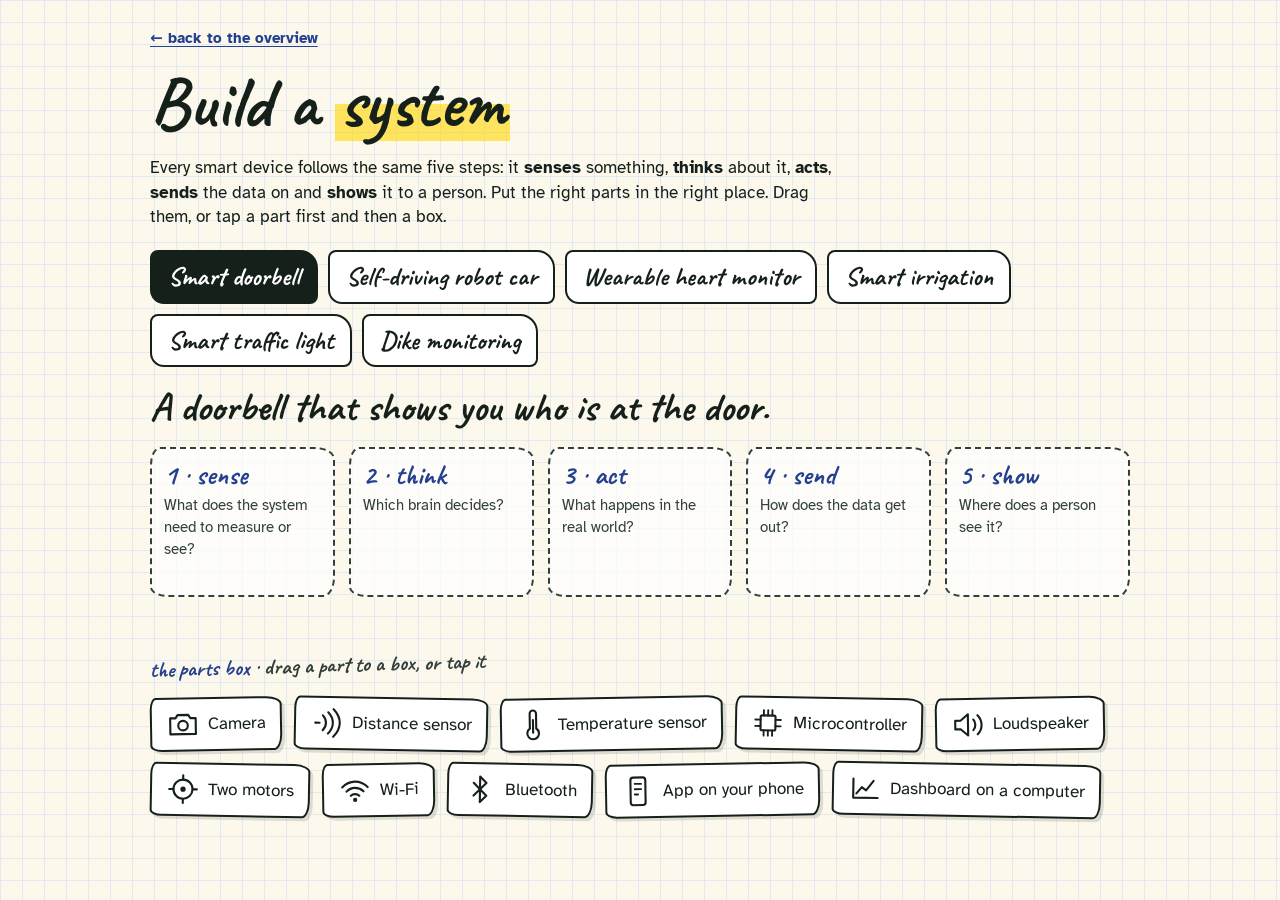
==== commit f7788a18: "Links aangepast naar overview en taal" ====
--- a/bouw-een-systeem-en.html
+++ b/bouw-een-systeem-en.html
@@ -135,8 +135,8 @@
 </style>
 
 <main class="wrap" lang="en">
-  <a href="./samenvatting.html" style="font-family:var(--body);font-size:15px;font-weight:700;color:var(--pen);text-underline-offset:3px;align-self:flex-start">← back to the overview (in Dutch)</a>
-  <div style="display:flex;justify-content:space-between;align-items:baseline;gap:12px"><div class="kick">Saxion open day · Technische Informatica (TI)</div><a class="taal" href="bouw-een-systeem.html" lang="nl" hreflang="nl">Nederlands</a></div>
+  <a href="./samenvatting-en.html" style="font-family:var(--body);font-size:15px;font-weight:700;color:var(--pen);text-underline-offset:3px;align-self:flex-start">← back to the overview</a>
+  <!--  <div style="display:flex;justify-content:space-between;align-items:baseline;gap:12px"><div class="kick">Saxion open day · Technische Informatica (TI)</div><a class="taal" href="bouw-een-systeem.html" lang="nl" hreflang="nl">Nederlands</a></div> -->
   <h1>Build a <span class="hl">system</span></h1>
   <p class="intro-short">Every smart device <b>senses</b>, <b>thinks</b>, <b>acts</b>, <b>sends</b> the data on and <b>shows</b> it. Tap a part at the bottom, then the box where it belongs.</p>
   <p class="intro-long" style="margin:0;max-width:62ch">Every smart device follows the same five steps: it <b>senses</b> something, <b>thinks</b> about it, <b>acts</b>, <b>sends</b> the data on and <b>shows</b> it to a person. Put the right parts in the right place. Drag them, or tap a part first and then a box.</p>
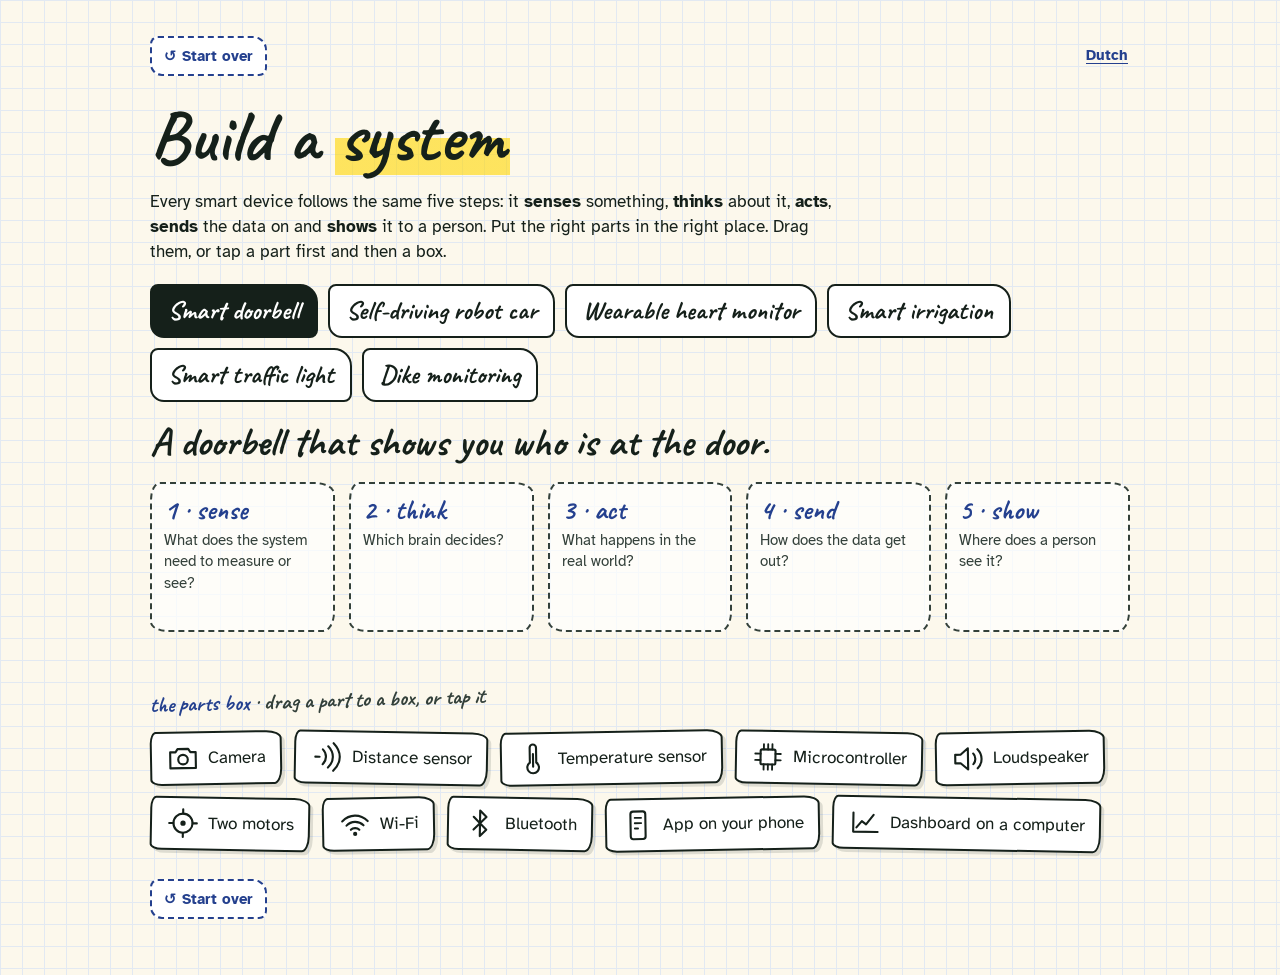
==== commit 5218337a: "Update artifacts with links" ====
--- a/bouw-een-systeem-en.html
+++ b/bouw-een-systeem-en.html
@@ -76,7 +76,7 @@
 .puzzels ol{margin:8px 0 6px;padding-left:22px;display:flex;flex-direction:column;gap:8px}
 .puzzels .leuk{font-family:var(--hand);font-weight:700;font-size:24px;line-height:1.1;color:var(--ok)}
 [hidden]{display:none !important}
-.taal{font-family:var(--body);font-size:15px;font-weight:700;color:var(--pen);text-underline-offset:3px;padding:6px 2px;min-height:32px;white-space:nowrap}
+
 .finale{position:relative;background:var(--card);border:3.5px solid var(--ink);border-radius:12px 26px 10px 22px/22px 10px 26px 12px;padding:22px 20px 20px;box-shadow:5px 6px 0 rgba(21,32,26,.15);display:flex;flex-direction:column;gap:12px;transform:rotate(.4deg)}
 .finale h2{font-size:clamp(36px,8vw,52px)}
 .finale p{margin:0;max-width:62ch}
@@ -132,11 +132,15 @@
   #win{padding-bottom:24px}
 }
 @media (prefers-reduced-motion:reduce){.slot.wrong{animation:none}}
+.topbar{display:flex;justify-content:space-between;align-items:center;gap:12px;flex-wrap:wrap}
+.reset{font-family:var(--body);font-size:15px;font-weight:700;color:var(--pen);background:var(--card);border:2px dashed var(--pen);border-radius:8px 14px 8px 12px;padding:6px 12px;min-height:40px;cursor:pointer}
+.reset:focus-visible,.taal:focus-visible{outline:3px solid var(--pen);outline-offset:3px}
+.taal{font-family:var(--body);font-size:15px;font-weight:700;color:var(--pen);text-underline-offset:3px;padding:8px 2px;min-height:40px;display:inline-flex;align-items:center;white-space:nowrap}
+.reset-onder{align-self:flex-start;margin-top:8px}
 </style>
 
 <main class="wrap" lang="en">
-  <a href="./samenvatting-en.html" style="font-family:var(--body);font-size:15px;font-weight:700;color:var(--pen);text-underline-offset:3px;align-self:flex-start">← back to the overview</a>
-  <!--  <div style="display:flex;justify-content:space-between;align-items:baseline;gap:12px"><div class="kick">Saxion open day · Technische Informatica (TI)</div><a class="taal" href="bouw-een-systeem.html" lang="nl" hreflang="nl">Nederlands</a></div> -->
+  <div class="topbar"><button type="button" class="reset">↺ Start over</button><a class="taal" href="bouw-een-systeem.html" lang="nl" hreflang="nl">Dutch</a></div>
   <h1>Build a <span class="hl">system</span></h1>
   <p class="intro-short">Every smart device <b>senses</b>, <b>thinks</b>, <b>acts</b>, <b>sends</b> the data on and <b>shows</b> it. Tap a part at the bottom, then the box where it belongs.</p>
   <p class="intro-long" style="margin:0;max-width:62ch">Every smart device follows the same five steps: it <b>senses</b> something, <b>thinks</b> about it, <b>acts</b>, <b>sends</b> the data on and <b>shows</b> it to a person. Put the right parts in the right place. Drag them, or tap a part first and then a box.</p>
@@ -151,6 +155,7 @@
     <div class="parts" id="parts"></div>
   </div>
   <div id="win" hidden></div>
+<button type="button" class="reset reset-onder">↺ Start over</button>
 </main>
 <main class="wrap" id="badgeview" lang="en" hidden>
   <div class="kick">Saxion open day · Technische Informatica (TI)</div>
@@ -339,8 +344,6 @@
 function wekker(){ clearTimeout(idleTo); if(KIOSK&&(tStart||alleKlaar())) idleTo=setTimeout(opnieuw,120000); }
 if(KIOSK){ ['pointerdown','keydown'].forEach(e=>addEventListener(e,wekker,{passive:true})); addEventListener('contextmenu',e=>e.preventDefault()); }
 
-/* taalwissel houdt kiosk- en badge-instellingen vast */
-document.querySelectorAll('a.taal').forEach(a=>{ if(location.search) a.href=a.getAttribute('href')+location.search; });
 
 const plain=x=>x.replace(/\u00ad/g,'');
 function nietTekst(k,i){
@@ -630,5 +633,14 @@
 if(BH){ document.querySelector('main.wrap').hidden=true; $('badgeview').hidden=false; badgeBox($('badgeslot'),{m:+BH[1],d:OPENDAG}); }
 else render();
 </script>
+<script>
+/* opnieuw beginnen voor de volgende bezoeker; taalwissel houdt kiosk-instellingen vast */
+if('scrollRestoration' in history) history.scrollRestoration='manual';
+document.querySelectorAll('a.taal').forEach(a=>{ if(location.search) a.href=a.getAttribute('href')+location.search; });
+document.querySelectorAll('.reset').forEach(b=>b.addEventListener('click',()=>{
+  if(typeof window.resetPagina==='function'){ window.resetPagina(); window.scrollTo(0,0); }
+  else location.replace(location.pathname+location.search);
+}));
+</script>
 </body>
 </html>
